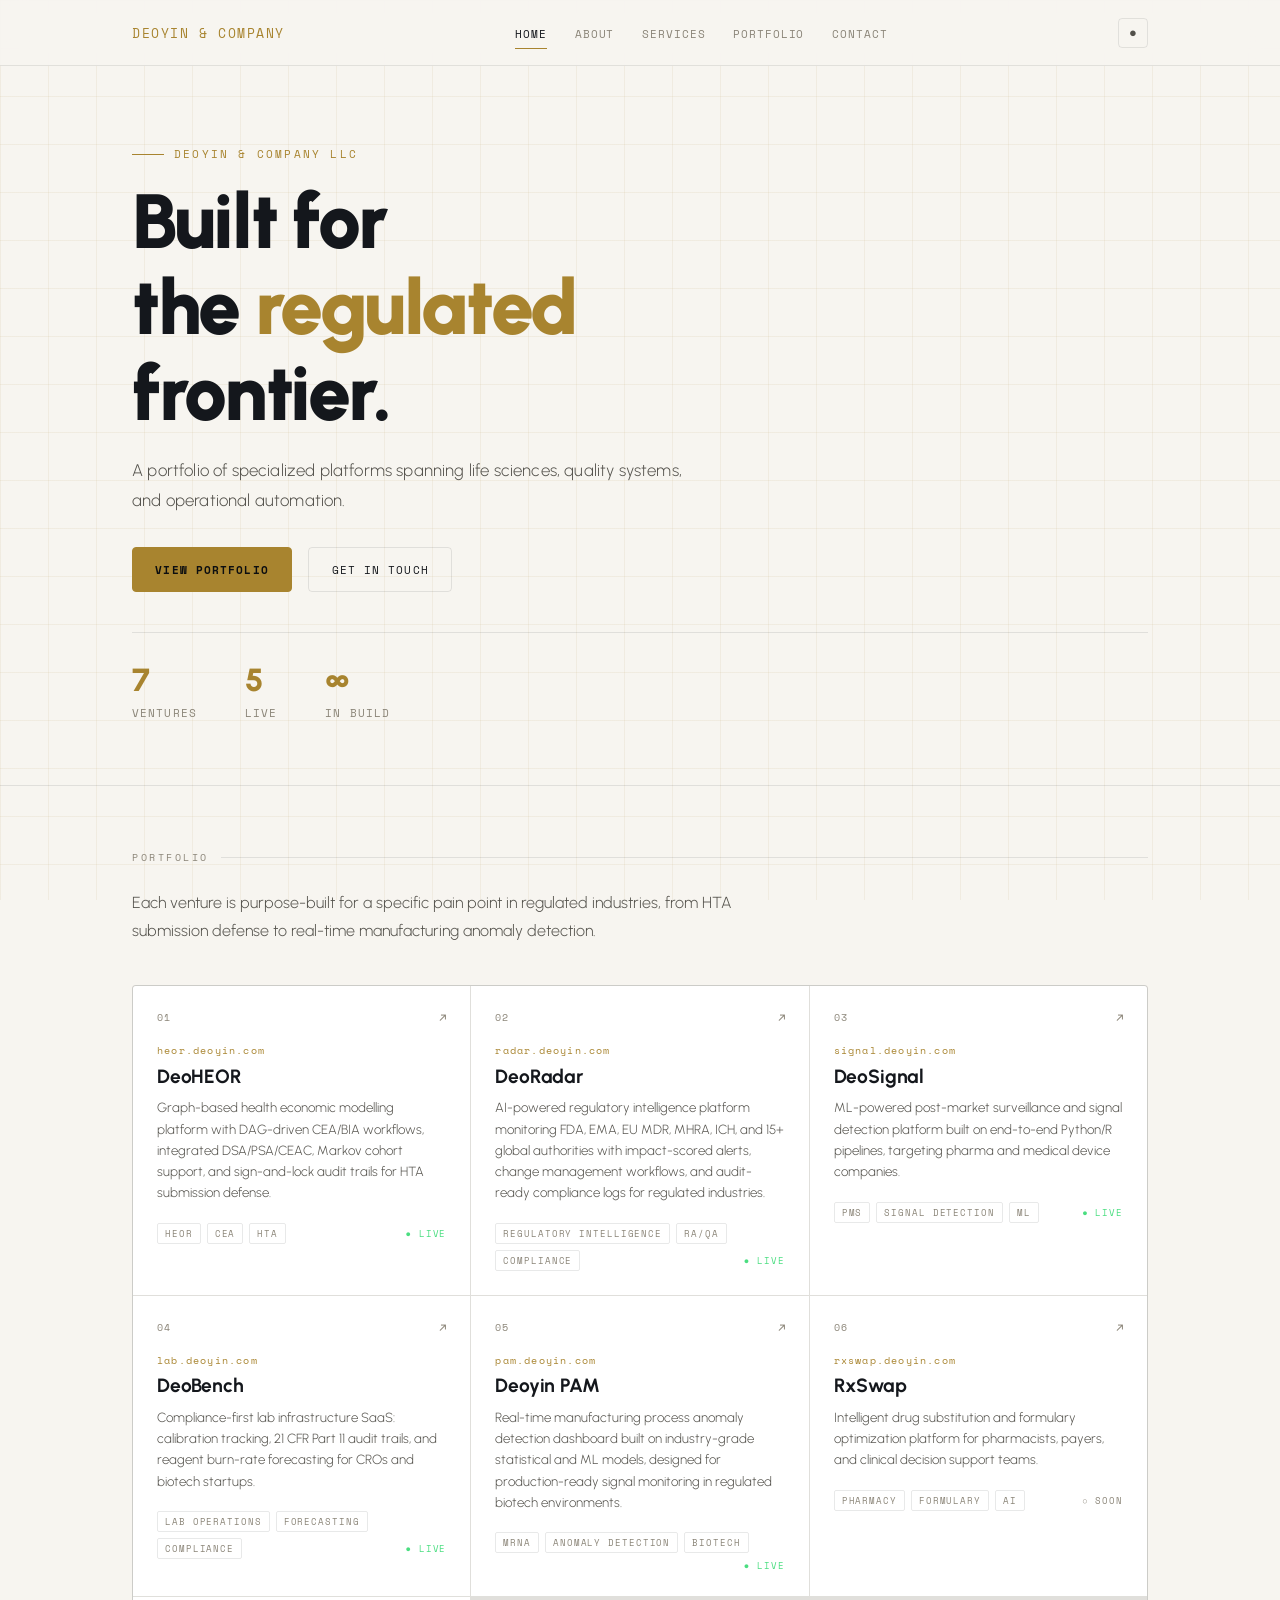
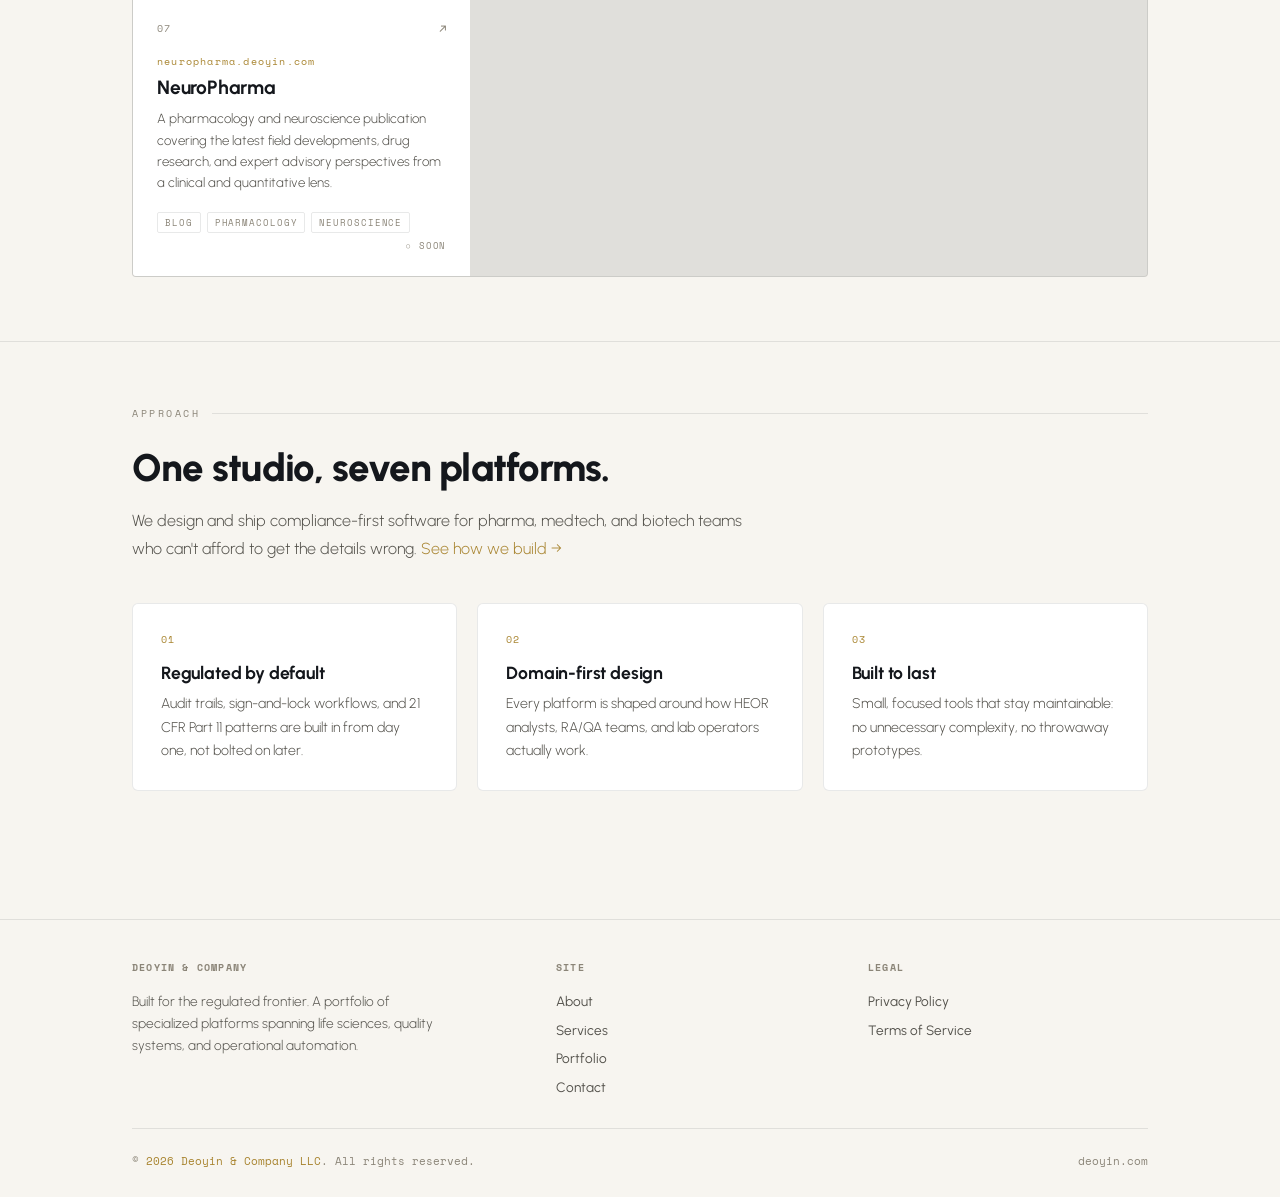
==== index.html @ 6393154d "Rebuild site as multi-page static site with About, Services, Contact, legal pages Adds shared design" ====
<!DOCTYPE html>
<html lang="en">
<head>
<meta charset="UTF-8" />
<meta name="viewport" content="width=device-width, initial-scale=1.0" />
<title>Deoyin & Company | Built for the Regulated Frontier</title>
<meta name="description" content="Deoyin & Company builds specialized software platforms for life sciences, quality systems, and regulated operations, from HEOR modelling to regulatory intelligence to post-market surveillance." />
<link rel="canonical" href="https://deoyin.com/" />
<meta property="og:type" content="website" />
<meta property="og:title" content="Deoyin & Company | Built for the Regulated Frontier" />
<meta property="og:description" content="A portfolio of specialized platforms spanning life sciences, quality systems, and operational automation." />
<meta property="og:url" content="https://deoyin.com/" />
<meta property="og:image" content="https://deoyin.com/assets/img/favicon.svg" />
<meta name="twitter:card" content="summary" />
<meta name="twitter:title" content="Deoyin & Company | Built for the Regulated Frontier" />
<meta name="twitter:description" content="A portfolio of specialized platforms spanning life sciences, quality systems, and operational automation." />
<link rel="icon" type="image/svg+xml" href="assets/img/favicon.svg" />
<link rel="manifest" href="site.webmanifest" />
<link href="https://fonts.googleapis.com/css2?family=Space+Mono:wght@400;700&family=Urbanist:wght@300;400;600;700;800;900&display=swap" rel="stylesheet" />
<link rel="stylesheet" href="assets/css/style.css" />
</head>
<body>
<nav class="site-nav">
  <div class="wrap">
    <a href="index.html" class="nav-logo">Deoyin & Company</a>
    <ul class="nav-links" data-nav-links>
      <li><a href="index.html">Home</a></li>
      <li><a href="about.html">About</a></li>
      <li><a href="services.html">Services</a></li>
      <li><a href="index.html#portfolio">Portfolio</a></li>
      <li><a href="contact.html">Contact</a></li>
    </ul>
    <div class="nav-right">
      <button class="theme-toggle" data-theme-toggle type="button"></button>
      <button class="nav-burger" data-nav-burger type="button" aria-label="Toggle menu" aria-expanded="false"><span></span></button>
    </div>
  </div>
</nav>

<section class="hero">
  <div class="wrap">
    <div class="hero-eyebrow">Deoyin & Company LLC</div>
    <h1>Built for<br />the <span>regulated</span><br />frontier.</h1>
    <p class="hero-sub">A portfolio of specialized platforms spanning life sciences, quality systems, and operational automation.</p>
    <div class="hero-actions">
      <a href="#portfolio" class="btn btn-primary">View Portfolio</a>
      <a href="contact.html" class="btn btn-ghost">Get in Touch</a>
    </div>
    <div class="hero-stat-row">
      <div class="stat-item"><span class="stat-num">7</span><span class="stat-label">Ventures</span></div>
      <div class="stat-item"><span class="stat-num">5</span><span class="stat-label">Live</span></div>
      <div class="stat-item"><span class="stat-num">&#8734;</span><span class="stat-label">In Build</span></div>
    </div>
  </div>
</section>

<section class="page-section reveal" id="portfolio">
  <div class="wrap">
    <div class="section-label">Portfolio</div>
    <p class="section-intro">Each venture is purpose-built for a specific pain point in regulated industries, from HTA submission defense to real-time manufacturing anomaly detection.</p>
    <div class="grid" id="grid"></div>
  </div>
</section>

<section class="page-section reveal">
  <div class="wrap">
    <div class="section-label">Approach</div>
    <h2 class="section-heading">One studio, seven platforms.</h2>
    <p class="section-intro">We design and ship compliance-first software for pharma, medtech, and biotech teams who can't afford to get the details wrong. <a href="services.html" style="color: var(--gold); text-decoration: none;">See how we build &rarr;</a></p>
    <div class="content-grid">
      <div class="content-card">
        <span class="content-card-num">01</span>
        <h3>Regulated by default</h3>
        <p>Audit trails, sign-and-lock workflows, and 21 CFR Part 11 patterns are built in from day one, not bolted on later.</p>
      </div>
      <div class="content-card">
        <span class="content-card-num">02</span>
        <h3>Domain-first design</h3>
        <p>Every platform is shaped around how HEOR analysts, RA/QA teams, and lab operators actually work.</p>
      </div>
      <div class="content-card">
        <span class="content-card-num">03</span>
        <h3>Built to last</h3>
        <p>Small, focused tools that stay maintainable: no unnecessary complexity, no throwaway prototypes.</p>
      </div>
    </div>
  </div>
</section>

<footer class="site-footer">
  <div class="wrap">
    <div class="footer-grid">
      <div class="footer-col">
        <h4>Deoyin & Company</h4>
        <p>Built for the regulated frontier. A portfolio of specialized platforms spanning life sciences, quality systems, and operational automation.</p>
      </div>
      <div class="footer-col">
        <h4>Site</h4>
        <ul>
          <li><a href="about.html">About</a></li>
          <li><a href="services.html">Services</a></li>
          <li><a href="index.html#portfolio">Portfolio</a></li>
          <li><a href="contact.html">Contact</a></li>
        </ul>
      </div>
      <div class="footer-col">
        <h4>Legal</h4>
        <ul>
          <li><a href="privacy.html">Privacy Policy</a></li>
          <li><a href="terms.html">Terms of Service</a></li>
        </ul>
      </div>
    </div>
    <div class="footer-bottom">
      <div class="footer-copy">© <span data-year>2026</span> <span>Deoyin & Company LLC</span>. All rights reserved.</div>
      <div class="footer-copy">deoyin.com</div>
    </div>
  </div>
</footer>

<script>
const ventures = [
  { sub: "heor.deoyin.com", title: "DeoHEOR", desc: "Graph-based health economic modelling platform with DAG-driven CEA/BIA workflows, integrated DSA/PSA/CEAC, Markov cohort support, and sign-and-lock audit trails for HTA submission defense.", tags: ["HEOR", "CEA", "HTA"], status: "live", url: "https://heor.deoyin.com"},
  { sub: "radar.deoyin.com", title: "DeoRadar", desc: "AI-powered regulatory intelligence platform monitoring FDA, EMA, EU MDR, MHRA, ICH, and 15+ global authorities with impact-scored alerts, change management workflows, and audit-ready compliance logs for regulated industries.", tags: ["Regulatory Intelligence", "RA/QA", "Compliance"], status: "live", url: "https://radar.deoyin.com"},
  { sub: "signal.deoyin.com", title: "DeoSignal", desc: "ML-powered post-market surveillance and signal detection platform built on end-to-end Python/R pipelines, targeting pharma and medical device companies.", tags: ["PMS", "Signal Detection", "ML"], status: "live", url: "https://signal.deoyin.com" },
  { sub: "lab.deoyin.com", "title": "DeoBench", "desc": "Compliance-first lab infrastructure SaaS: calibration tracking, 21 CFR Part 11 audit trails, and reagent burn-rate forecasting for CROs and biotech startups.", "tags": ["Lab Operations", "Forecasting", "Compliance"], "status": "live", "url": "https://lab.deoyin.com" },
  { sub: "pam.deoyin.com", title: "Deoyin PAM", desc: "Real-time manufacturing process anomaly detection dashboard built on industry-grade statistical and ML models, designed for production-ready signal monitoring in regulated biotech environments.", tags: ["mRNA", "Anomaly Detection", "Biotech"], status: "live", url: "https://pam.deoyin.com" },
  { sub: "rxswap.deoyin.com", title: "RxSwap", desc: "Intelligent drug substitution and formulary optimization platform for pharmacists, payers, and clinical decision support teams.", tags: ["Pharmacy", "Formulary", "AI"], status: "soon", url: "https://rxswap.deoyin.com" },
  { sub: "neuropharma.deoyin.com", title: "NeuroPharma", desc: "A pharmacology and neuroscience publication covering the latest field developments, drug research, and expert advisory perspectives from a clinical and quantitative lens.", tags: ["Blog", "Pharmacology", "Neuroscience"], status: "soon", url: "https://neuropharma.deoyin.com" }
];
const grid = document.getElementById('grid');
ventures.forEach((v, i) => {
  const a = document.createElement('a');
  a.href = v.url; a.className = 'card'; a.target = '_blank'; a.rel = 'noopener noreferrer';
  const idx = String(i + 1).padStart(2, '0');
  const tagsHtml = v.tags.map(t => `<span class="card-tag">${t}</span>`).join('');
  const statusClass = v.status === 'live' ? 'status-live' : 'status-soon';
  const statusLabel = v.status === 'live' ? '&#9679; Live' : '&#9675; Soon';
  a.innerHTML = `
    <div class="card-header"><span class="card-index">${idx}</span><span class="card-arrow">&#8599;</span></div>
    <div class="card-name">${v.sub}</div>
    <div class="card-title">${v.title}</div>
    <div class="card-desc">${v.desc}</div>
    <div class="card-footer">${tagsHtml}<span class="card-status ${statusClass}">${statusLabel}</span></div>
  `;
  grid.appendChild(a);
});
</script>
<script src="assets/js/main.js"></script>
</body>
</html>
---- assets/css/style.css ----
/* Deoyin & Company: shared design system */
*, *::before, *::after { box-sizing: border-box; margin: 0; padding: 0; }

:root {
  --bg: #090c10; --bg2: #0e1218; --bg3: #141920;
  --border: rgba(255,255,255,0.07);
  --gold: #c9a84c; --gold-glow: rgba(201,168,76,0.08);
  --text: #e8eaf0; --text-muted: #6b7280; --text-mid: #9ca3af;
  --mono: 'Space Mono', monospace;
  --display: 'Urbanist', sans-serif;
  --shadow: 0 20px 60px rgba(0,0,0,0.35);
  color-scheme: dark;
}

:root[data-theme="light"] {
  --bg: #f7f5f0; --bg2: #ffffff; --bg3: #f0ede4;
  --border: rgba(9,12,16,0.09);
  --gold: #a8842f; --gold-glow: rgba(168,132,47,0.08);
  --text: #14171c; --text-muted: #8b8578; --text-mid: #52504a;
  --shadow: 0 20px 60px rgba(20,20,15,0.08);
  color-scheme: light;
}

@media (prefers-color-scheme: light) {
  :root:not([data-theme="dark"]) {
    --bg: #f7f5f0; --bg2: #ffffff; --bg3: #f0ede4;
    --border: rgba(9,12,16,0.09);
    --gold: #a8842f; --gold-glow: rgba(168,132,47,0.08);
    --text: #14171c; --text-muted: #8b8578; --text-mid: #52504a;
    --shadow: 0 20px 60px rgba(20,20,15,0.08);
    color-scheme: light;
  }
}

html { scroll-behavior: smooth; }

body {
  background: var(--bg);
  color: var(--text);
  font-family: var(--display);
  min-height: 100vh;
  overflow-x: hidden;
  transition: background 0.25s ease, color 0.25s ease;
}

body::before {
  content: ''; position: fixed; inset: 0;
  background-image: linear-gradient(var(--gold-glow) 1px, transparent 1px), linear-gradient(90deg, var(--gold-glow) 1px, transparent 1px);
  background-size: 48px 48px; pointer-events: none; z-index: 0;
}

.wrap { position: relative; z-index: 1; max-width: 1080px; margin: 0 auto; padding: 0 2rem; }

a { color: inherit; }

/* ---------- Nav ---------- */
nav.site-nav {
  border-bottom: 1px solid var(--border);
  padding: 1.1rem 0;
  position: sticky; top: 0;
  background: color-mix(in srgb, var(--bg) 92%, transparent);
  backdrop-filter: blur(12px);
  z-index: 100;
}
nav.site-nav .wrap { display: flex; align-items: center; justify-content: space-between; gap: 1.5rem; }
.nav-logo { font-family: var(--mono); font-size: 13px; color: var(--gold); letter-spacing: 0.12em; text-transform: uppercase; text-decoration: none; white-space: nowrap; }
.nav-links { display: flex; align-items: center; gap: 1.75rem; list-style: none; }
.nav-links a {
  font-family: var(--mono); font-size: 11px; letter-spacing: 0.08em; text-transform: uppercase;
  color: var(--text-muted); text-decoration: none; transition: color 0.2s ease;
  padding: 4px 0; position: relative;
}
.nav-links a::after {
  content: ''; position: absolute; left: 0; right: 0; bottom: -3px; height: 1px;
  background: var(--gold); transform: scaleX(0); transform-origin: left; transition: transform 0.2s ease;
}
.nav-links a:hover, .nav-links a[aria-current="page"] { color: var(--text); }
.nav-links a:hover::after, .nav-links a[aria-current="page"]::after { transform: scaleX(1); }
.nav-right { display: flex; align-items: center; gap: 1.25rem; }

.theme-toggle {
  font-family: var(--mono); font-size: 13px; color: var(--text-mid);
  background: none; border: 1px solid var(--border); border-radius: 4px;
  width: 30px; height: 30px; display: flex; align-items: center; justify-content: center;
  cursor: pointer; transition: all 0.2s ease; line-height: 1;
}
.theme-toggle:hover { border-color: var(--gold); color: var(--gold); }

.nav-burger {
  display: none; background: none; border: 1px solid var(--border); border-radius: 4px;
  width: 34px; height: 30px; cursor: pointer; position: relative;
}
.nav-burger span, .nav-burger span::before, .nav-burger span::after {
  content: ''; position: absolute; left: 8px; right: 8px; height: 1px; background: var(--text-mid); transition: all 0.2s ease;
}
.nav-burger span { top: 50%; }
.nav-burger span::before { top: -6px; }
.nav-burger span::after { top: 6px; }
.nav-burger[aria-expanded="true"] span { background: transparent; }
.nav-burger[aria-expanded="true"] span::before { top: 0; transform: rotate(45deg); background: var(--gold); }
.nav-burger[aria-expanded="true"] span::after { top: 0; transform: rotate(-45deg); background: var(--gold); }

@media (max-width: 760px) {
  .nav-burger { display: block; }
  .nav-links {
    position: fixed; top: 61px; left: 0; right: 0; bottom: 0;
    background: var(--bg); flex-direction: column; align-items: flex-start; gap: 0;
    padding: 1rem 2rem 2rem; transform: translateX(100%); transition: transform 0.25s ease;
    z-index: 99; overflow-y: auto;
  }
  .nav-links.open { transform: translateX(0); }
  .nav-links li { width: 100%; border-bottom: 1px solid var(--border); }
  .nav-links a { display: block; padding: 1rem 0; font-size: 12px; }
}

/* ---------- Hero ---------- */
.hero { padding: 5rem 0 4rem; }
.hero-eyebrow { font-family: var(--mono); font-size: 11px; letter-spacing: 0.2em; color: var(--gold); text-transform: uppercase; margin-bottom: 1rem; display: flex; align-items: center; gap: 10px; }
.hero-eyebrow::before { content: ''; display: block; width: 32px; height: 1px; background: var(--gold); flex-shrink: 0; }
h1 { font-family: var(--display); font-size: clamp(2.6rem, 6vw, 5.5rem); font-weight: 900; line-height: 1.12; letter-spacing: -0.03em; color: var(--text); margin-bottom: 1.25rem; }
h1 span { color: var(--gold); }
.hero-sub { font-size: 1.05rem; color: var(--text-mid); max-width: 560px; line-height: 1.75; margin-bottom: 2rem; font-weight: 300; letter-spacing: 0.01em; }
.hero-actions { display: flex; gap: 1rem; flex-wrap: wrap; margin-bottom: 2.5rem; }
.hero-stat-row { display: flex; gap: 3rem; border-top: 1px solid var(--border); padding-top: 1.75rem; flex-wrap: wrap; }
.stat-num { font-family: var(--display); font-size: 2rem; color: var(--gold); font-weight: 800; display: block; margin-bottom: 0.2rem; letter-spacing: -0.02em; }
.stat-label { font-size: 11px; color: var(--text-muted); letter-spacing: 0.1em; text-transform: uppercase; font-family: var(--mono); }

/* ---------- Buttons ---------- */
.btn {
  display: inline-flex; align-items: center; gap: 8px; font-family: var(--mono); font-size: 11px;
  letter-spacing: 0.1em; text-transform: uppercase; text-decoration: none; padding: 0.85rem 1.4rem;
  border-radius: 4px; border: 1px solid var(--border); transition: all 0.2s ease; cursor: pointer;
}
.btn-primary { background: var(--gold); border-color: var(--gold); color: #0c0e10; font-weight: 700; }
.btn-primary:hover { filter: brightness(1.08); transform: translateY(-1px); }
.btn-ghost { color: var(--text); background: transparent; }
.btn-ghost:hover { border-color: var(--gold); color: var(--gold); }

/* ---------- Section scaffolding ---------- */
.section-label { font-family: var(--mono); font-size: 10px; letter-spacing: 0.25em; text-transform: uppercase; color: var(--text-muted); margin-bottom: 1.5rem; display: flex; align-items: center; gap: 12px; }
.section-label::after { content: ''; flex: 1; height: 1px; background: var(--border); }
section.page-section { padding: 4rem 0; border-top: 1px solid var(--border); }
section.page-section:first-of-type { border-top: none; }
.section-heading { font-family: var(--display); font-size: clamp(1.6rem, 3vw, 2.4rem); font-weight: 800; letter-spacing: -0.02em; margin-bottom: 1rem; }
.section-intro { color: var(--text-mid); max-width: 640px; line-height: 1.75; font-weight: 300; margin-bottom: 2.5rem; }

/* Reveal-on-scroll */
.reveal { opacity: 0; transform: translateY(16px); transition: opacity 0.6s ease, transform 0.6s ease; }
.reveal.in-view { opacity: 1; transform: translateY(0); }

/* ---------- Portfolio grid ---------- */
.portfolio { padding: 2.5rem 0 0; }
.grid { display: grid; grid-template-columns: repeat(auto-fill, minmax(300px, 1fr)); gap: 1px; background: var(--border); border: 1px solid var(--border); border-radius: 4px; overflow: hidden; }
.card { background: var(--bg2); padding: 1.5rem; text-decoration: none; display: block; position: relative; overflow: hidden; transition: background 0.2s ease; }
.card::before { content: ''; position: absolute; inset: 0; background: var(--gold-glow); opacity: 0; transition: opacity 0.2s ease; }
.card:hover { background: var(--bg3); }
.card:hover::before { opacity: 1; }
.card:hover .card-arrow { transform: translate(3px, -3px); color: var(--gold); }
.card:hover .card-tag { border-color: color-mix(in srgb, var(--gold) 30%, transparent); color: var(--gold); }
.card-header { display: flex; justify-content: space-between; align-items: flex-start; margin-bottom: 1rem; }
.card-index { font-family: var(--mono); font-size: 10px; color: var(--text-muted); letter-spacing: 0.1em; }
.card-arrow { font-size: 14px; color: var(--text-muted); transition: transform 0.2s ease, color 0.2s ease; }
.card-name { font-family: var(--mono); font-size: 10px; color: var(--gold); letter-spacing: 0.12em; text-transform: lowercase; margin-bottom: 0.4rem; }
.card-title { font-family: var(--display); font-size: 1.2rem; font-weight: 700; color: var(--text); margin-bottom: 0.6rem; line-height: 1.2; letter-spacing: -0.01em; }
.card-desc { font-size: 0.83rem; color: var(--text-mid); line-height: 1.6; font-weight: 300; }
.card-footer { margin-top: 1.2rem; display: flex; align-items: center; gap: 6px; flex-wrap: wrap; }
.card-tag { font-family: var(--mono); font-size: 9px; letter-spacing: 0.1em; text-transform: uppercase; color: var(--text-muted); border: 1px solid var(--border); padding: 3px 7px; border-radius: 2px; transition: all 0.2s ease; }
.card-status { font-family: var(--mono); font-size: 9px; letter-spacing: 0.1em; text-transform: uppercase; margin-left: auto; }
.status-live { color: #4ade80; }
.status-soon { color: var(--text-muted); }

/* ---------- Generic content cards (services/values) ---------- */
.content-grid { display: grid; grid-template-columns: repeat(auto-fill, minmax(240px, 1fr)); gap: 1.25rem; }
.content-card { background: var(--bg2); border: 1px solid var(--border); border-radius: 6px; padding: 1.75rem; transition: border-color 0.2s ease, transform 0.2s ease; }
.content-card:hover { border-color: color-mix(in srgb, var(--gold) 35%, var(--border)); transform: translateY(-2px); }
.content-card-num { font-family: var(--mono); font-size: 10px; color: var(--gold); letter-spacing: 0.1em; margin-bottom: 0.9rem; display: block; }
.content-card h3 { font-family: var(--display); font-size: 1.1rem; font-weight: 700; margin-bottom: 0.6rem; letter-spacing: -0.01em; }
.content-card p { font-size: 0.88rem; color: var(--text-mid); line-height: 1.65; font-weight: 300; }

/* Process steps */
.steps { display: flex; flex-direction: column; gap: 0; border: 1px solid var(--border); border-radius: 6px; overflow: hidden; }
.step { display: flex; gap: 1.5rem; padding: 1.5rem 1.75rem; background: var(--bg2); border-bottom: 1px solid var(--border); }
.step:last-child { border-bottom: none; }
.step-num { font-family: var(--mono); font-size: 1.2rem; color: var(--gold); font-weight: 700; flex-shrink: 0; width: 2.2rem; }
.step h3 { font-family: var(--display); font-size: 1.05rem; font-weight: 700; margin-bottom: 0.4rem; }
.step p { font-size: 0.88rem; color: var(--text-mid); line-height: 1.6; font-weight: 300; max-width: 560px; }

/* ---------- Forms ---------- */
.form { max-width: 560px; }
.form-row { margin-bottom: 1.25rem; display: flex; flex-direction: column; gap: 0.5rem; }
.form-row label { font-family: var(--mono); font-size: 10px; letter-spacing: 0.1em; text-transform: uppercase; color: var(--text-muted); }
.form-row input, .form-row textarea {
  background: var(--bg2); border: 1px solid var(--border); border-radius: 4px; padding: 0.85rem 1rem;
  color: var(--text); font-family: var(--display); font-size: 0.92rem; transition: border-color 0.2s ease;
}
.form-row input:focus, .form-row textarea:focus { outline: none; border-color: var(--gold); }
.form-row textarea { resize: vertical; min-height: 140px; }
.form-note { font-size: 0.78rem; color: var(--text-muted); margin-top: 0.5rem; }
.form-status { font-family: var(--mono); font-size: 11px; margin-top: 1rem; letter-spacing: 0.05em; }
.form-status.success { color: #4ade80; }
.form-status.error { color: #f87171; }

.contact-methods { display: grid; grid-template-columns: repeat(auto-fit, minmax(200px, 1fr)); gap: 1.25rem; margin-top: 2.5rem; }
.contact-method { border: 1px solid var(--border); border-radius: 6px; padding: 1.25rem; background: var(--bg2); }
.contact-method .label { font-family: var(--mono); font-size: 10px; letter-spacing: 0.1em; text-transform: uppercase; color: var(--text-muted); margin-bottom: 0.5rem; display: block; }
.contact-method a { text-decoration: none; color: var(--text); font-weight: 600; }
.contact-method a:hover { color: var(--gold); }

/* ---------- Legal pages ---------- */
.legal h2 { font-family: var(--display); font-size: 1.2rem; font-weight: 700; margin: 2rem 0 0.75rem; }
.legal h2:first-child { margin-top: 0; }
.legal p, .legal li { color: var(--text-mid); line-height: 1.75; font-weight: 300; font-size: 0.92rem; margin-bottom: 0.9rem; }
.legal ul { padding-left: 1.4rem; }
.legal .updated { font-family: var(--mono); font-size: 11px; color: var(--text-muted); margin-bottom: 2.5rem; display: block; }

/* ---------- 404 ---------- */
.error-page { padding: 7rem 0; text-align: center; }
.error-code { font-family: var(--mono); font-size: 5rem; color: var(--gold); font-weight: 700; line-height: 1; margin-bottom: 1rem; }
.error-page p { color: var(--text-mid); margin-bottom: 2rem; }

/* ---------- Footer ---------- */
footer.site-footer { border-top: 1px solid var(--border); margin-top: 4rem; padding: 2.5rem 0 1.75rem; position: relative; z-index: 1; }
.footer-grid { display: grid; grid-template-columns: 1.4fr 1fr 1fr; gap: 2rem; margin-bottom: 2rem; }
.footer-col h4 { font-family: var(--mono); font-size: 10px; letter-spacing: 0.12em; text-transform: uppercase; color: var(--text-muted); margin-bottom: 1rem; }
.footer-col p { font-size: 0.85rem; color: var(--text-mid); line-height: 1.6; font-weight: 300; max-width: 320px; }
.footer-col ul { list-style: none; display: flex; flex-direction: column; gap: 0.6rem; }
.footer-col a { text-decoration: none; font-size: 0.85rem; color: var(--text-mid); transition: color 0.2s ease; }
.footer-col a:hover { color: var(--gold); }
.footer-bottom { border-top: 1px solid var(--border); padding-top: 1.5rem; display: flex; align-items: center; justify-content: space-between; flex-wrap: wrap; gap: 1rem; }
.footer-copy { font-family: var(--mono); font-size: 11px; color: var(--text-muted); }
.footer-copy span { color: var(--gold); }

@media (max-width: 760px) {
  .footer-grid { grid-template-columns: 1fr; gap: 1.75rem; }
}

@media (max-width: 600px) {
  .hero { padding: 3.5rem 0 3rem; }
  .hero-stat-row { gap: 1.5rem; }
  .grid { grid-template-columns: 1fr; }
  section.page-section { padding: 3rem 0; }
}

@media (prefers-reduced-motion: reduce) {
  html { scroll-behavior: auto; }
  .reveal { opacity: 1; transform: none; transition: none; }
}
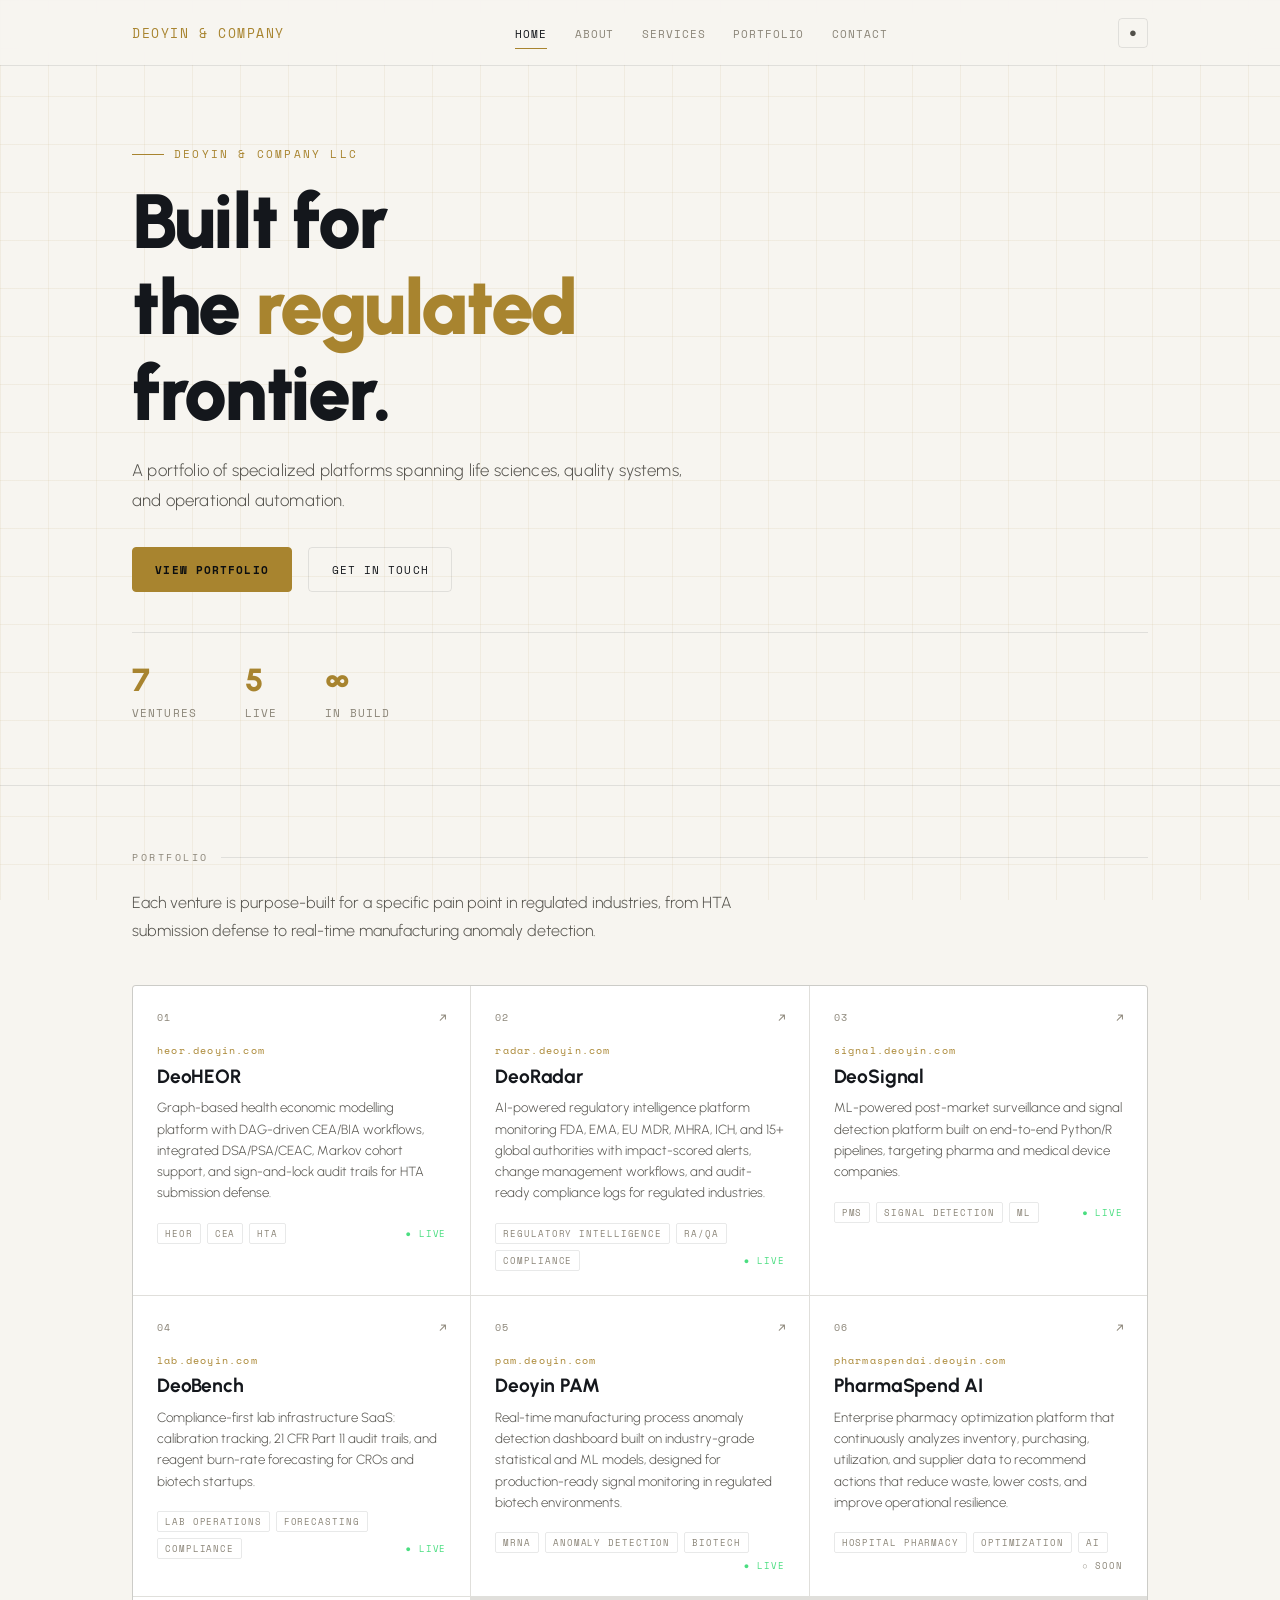
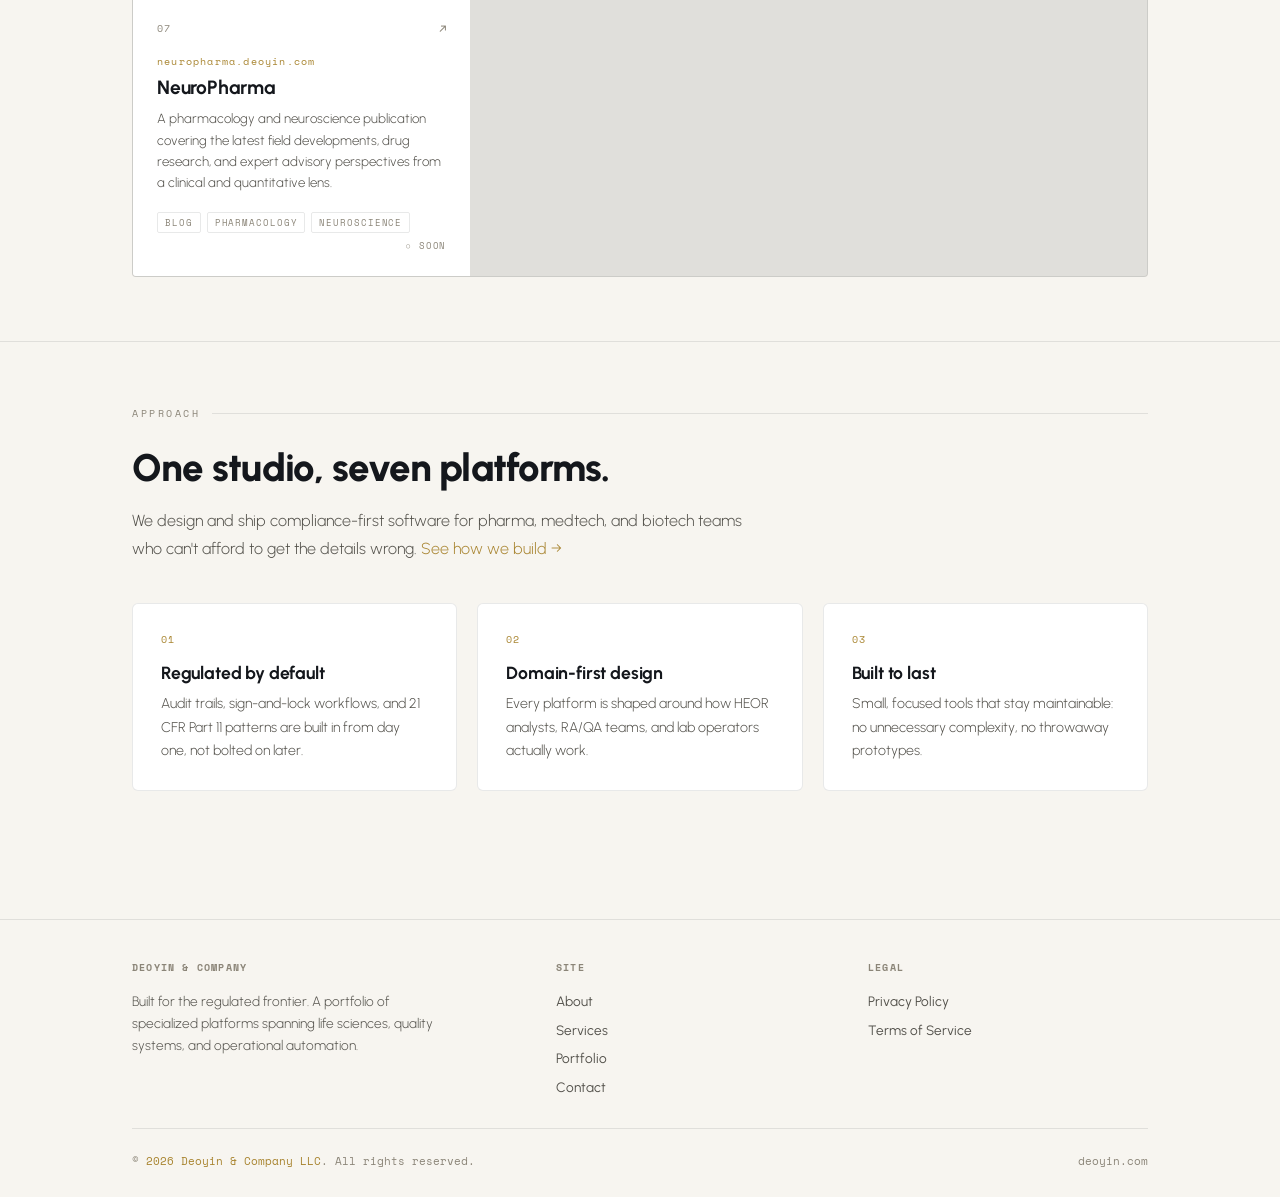
==== commit 168e91e9: "Rename RxSwap venture to PharmaSpend AI" ====
--- a/index.html
+++ b/index.html
@@ -125,7 +125,7 @@
   { sub: "signal.deoyin.com", title: "DeoSignal", desc: "ML-powered post-market surveillance and signal detection platform built on end-to-end Python/R pipelines, targeting pharma and medical device companies.", tags: ["PMS", "Signal Detection", "ML"], status: "live", url: "https://signal.deoyin.com" },
   { sub: "lab.deoyin.com", "title": "DeoBench", "desc": "Compliance-first lab infrastructure SaaS: calibration tracking, 21 CFR Part 11 audit trails, and reagent burn-rate forecasting for CROs and biotech startups.", "tags": ["Lab Operations", "Forecasting", "Compliance"], "status": "live", "url": "https://lab.deoyin.com" },
   { sub: "pam.deoyin.com", title: "Deoyin PAM", desc: "Real-time manufacturing process anomaly detection dashboard built on industry-grade statistical and ML models, designed for production-ready signal monitoring in regulated biotech environments.", tags: ["mRNA", "Anomaly Detection", "Biotech"], status: "live", url: "https://pam.deoyin.com" },
-  { sub: "rxswap.deoyin.com", title: "RxSwap", desc: "Intelligent drug substitution and formulary optimization platform for pharmacists, payers, and clinical decision support teams.", tags: ["Pharmacy", "Formulary", "AI"], status: "soon", url: "https://rxswap.deoyin.com" },
+  { sub: "pharmaspendai.deoyin.com", title: "PharmaSpend AI", desc: "Enterprise pharmacy optimization platform that continuously analyzes inventory, purchasing, utilization, and supplier data to recommend actions that reduce waste, lower costs, and improve operational resilience.", tags: ["HOSPITAL PHARMACY", "OPTIMIZATION", "AI"], status: "soon", url: "https://rxswap.deoyin.com" },
   { sub: "neuropharma.deoyin.com", title: "NeuroPharma", desc: "A pharmacology and neuroscience publication covering the latest field developments, drug research, and expert advisory perspectives from a clinical and quantitative lens.", tags: ["Blog", "Pharmacology", "Neuroscience"], status: "soon", url: "https://neuropharma.deoyin.com" }
 ];
 const grid = document.getElementById('grid');
--- a/assets/css/style.css
+++ b/assets/css/style.css
@@ -58,9 +58,14 @@
   border-bottom: 1px solid var(--border);
   padding: 1.1rem 0;
   position: sticky; top: 0;
+  z-index: 100;
+}
+nav.site-nav::before {
+  content: '';
+  position: absolute; inset: 0;
   background: color-mix(in srgb, var(--bg) 92%, transparent);
   backdrop-filter: blur(12px);
-  z-index: 100;
+  z-index: -1;
 }
 nav.site-nav .wrap { display: flex; align-items: center; justify-content: space-between; gap: 1.5rem; }
 .nav-logo { font-family: var(--mono); font-size: 13px; color: var(--gold); letter-spacing: 0.12em; text-transform: uppercase; text-decoration: none; white-space: nowrap; }
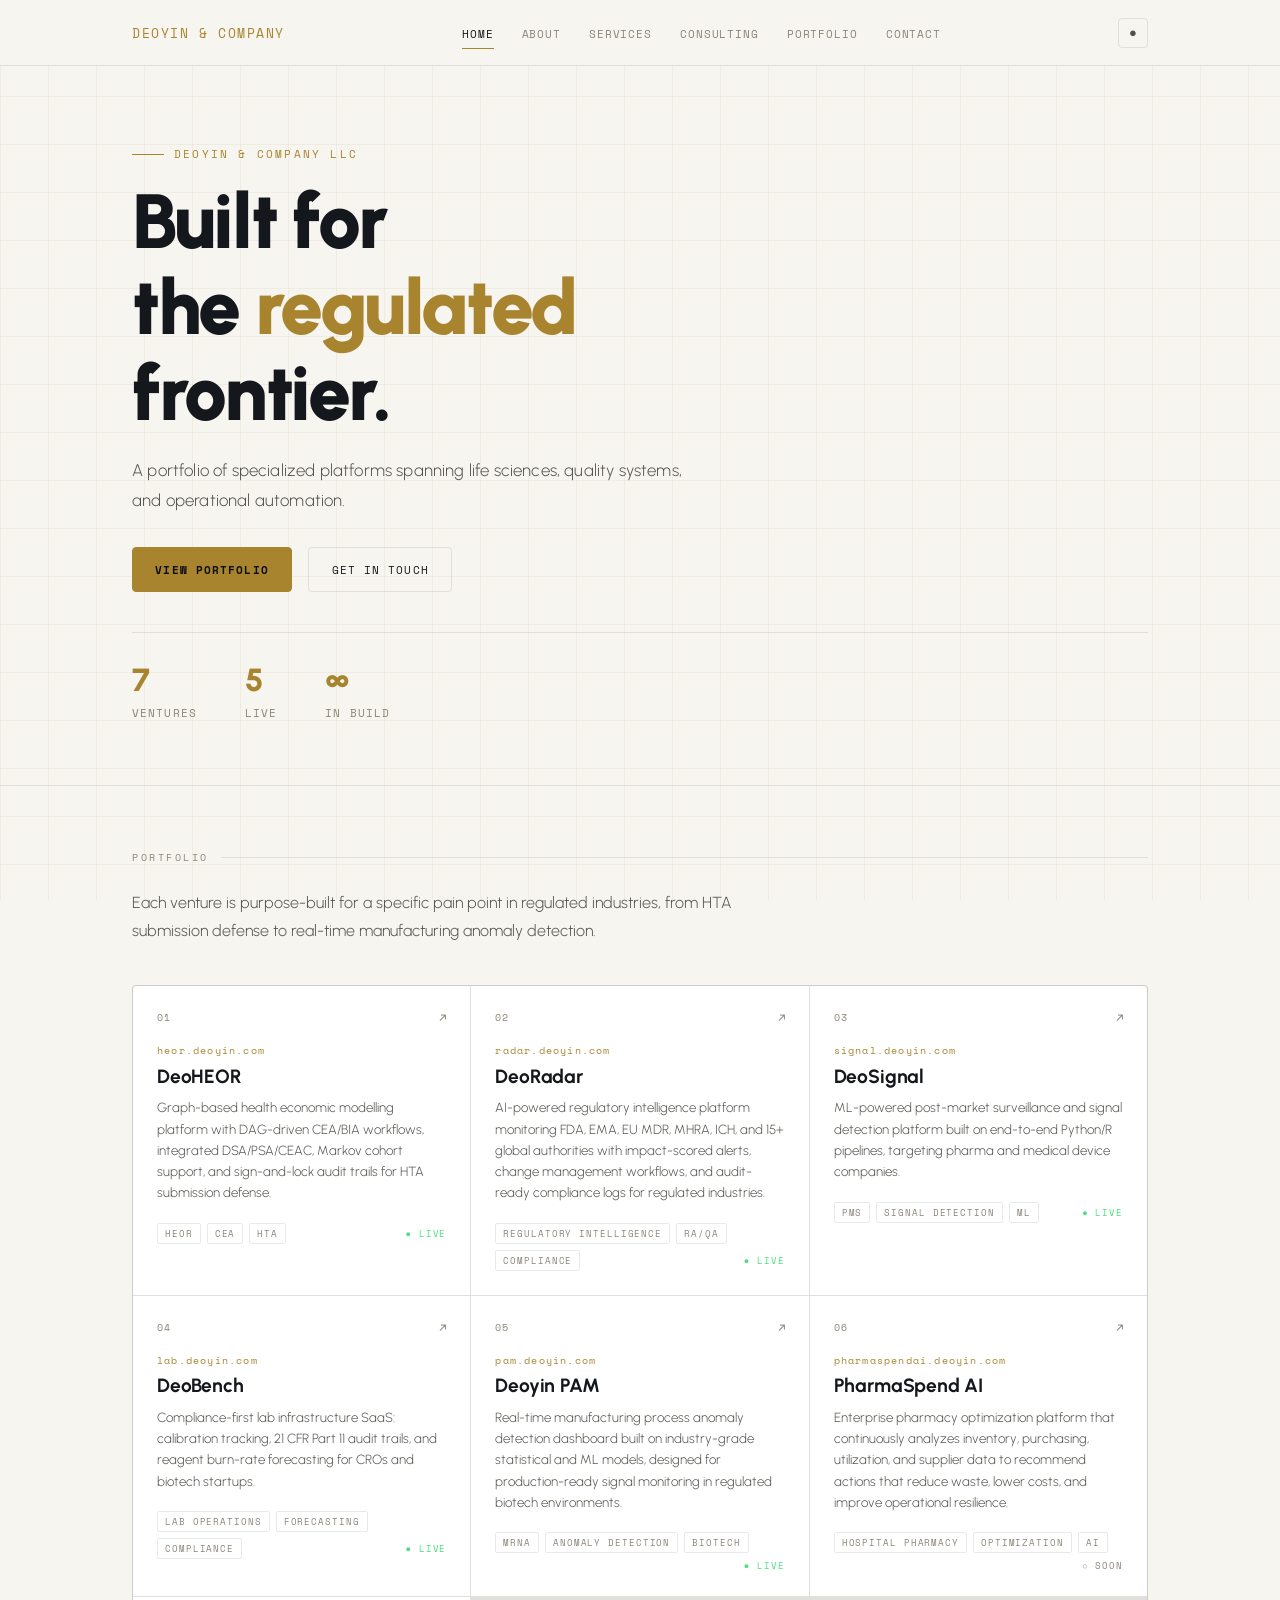
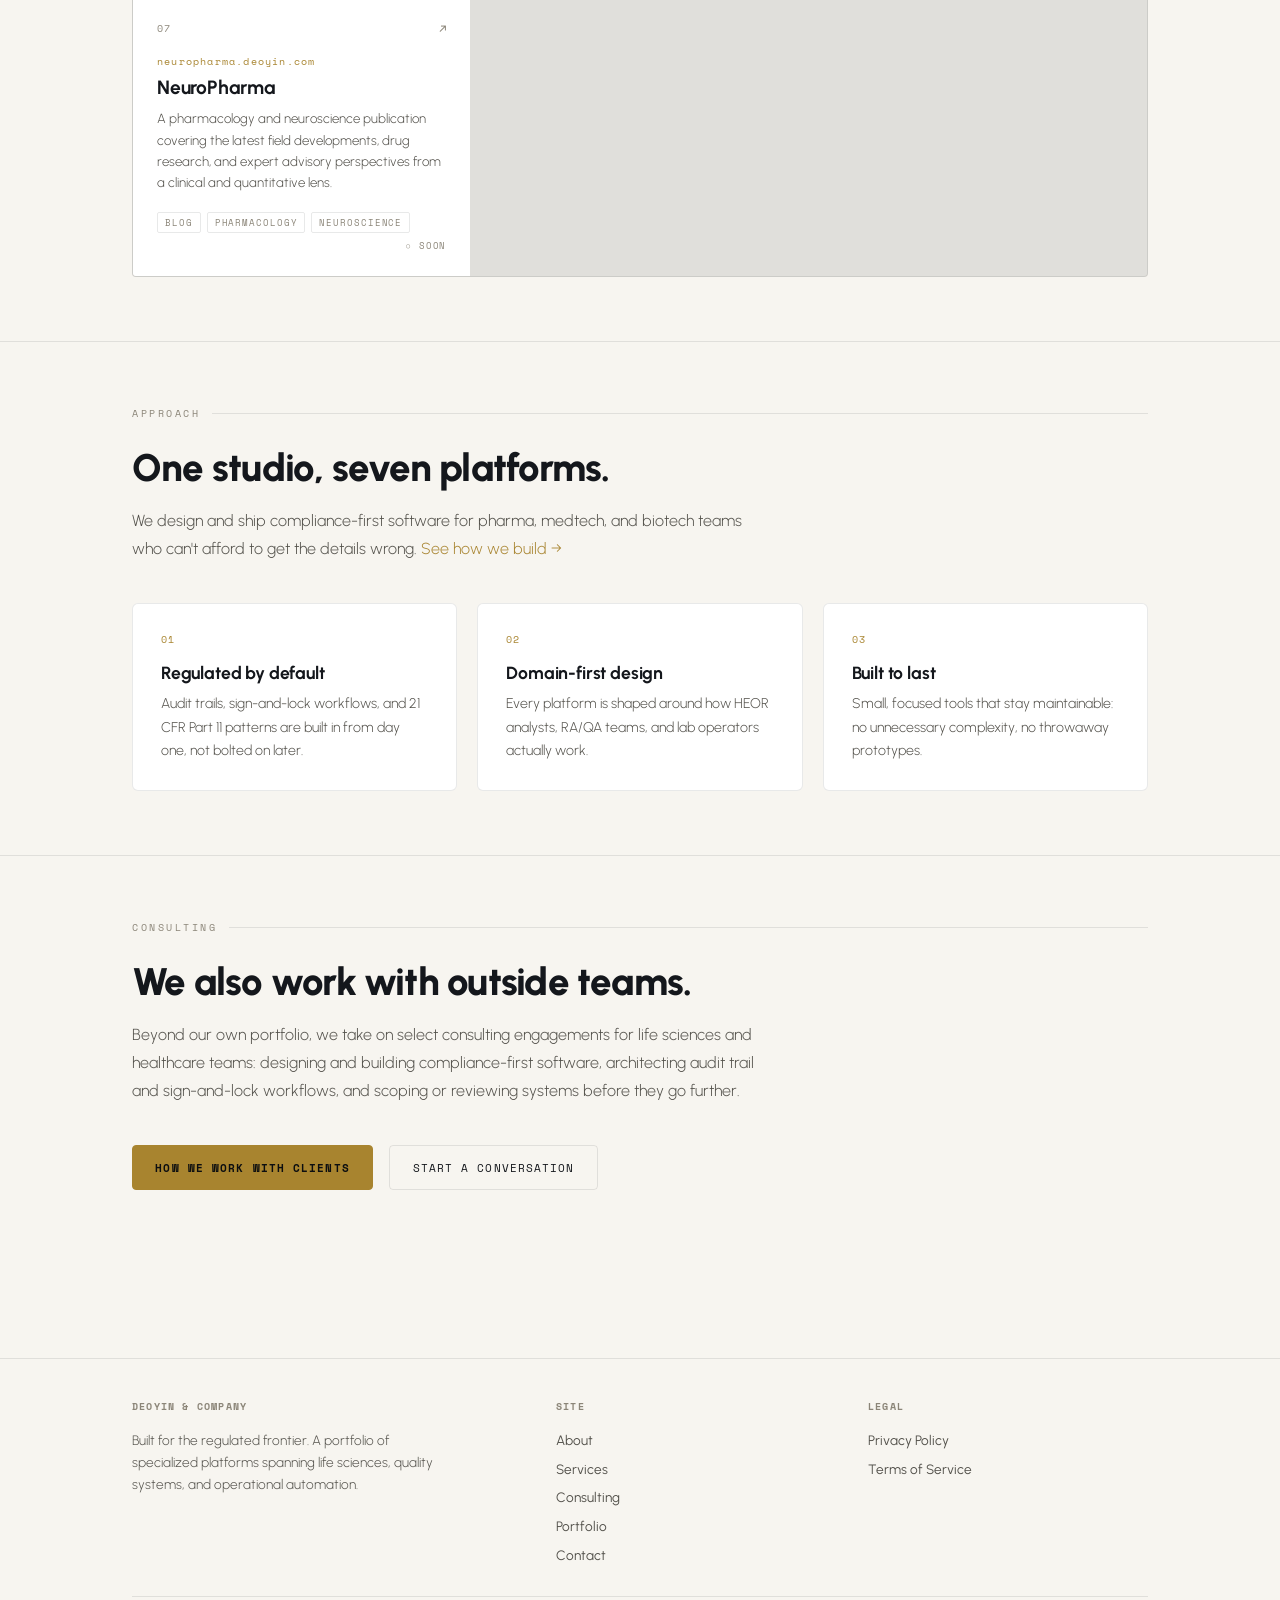
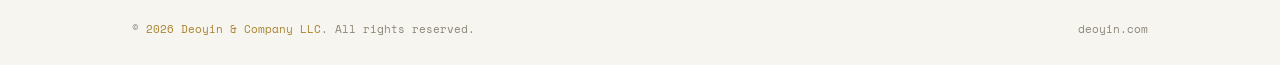
==== commit 62780a35: "Make consulting visible as a first-class offering Adds a Consulting nav link (site-wide) and homepag" ====
--- a/index.html
+++ b/index.html
@@ -4,7 +4,7 @@
 <meta charset="UTF-8" />
 <meta name="viewport" content="width=device-width, initial-scale=1.0" />
 <title>Deoyin & Company | Built for the Regulated Frontier</title>
-<meta name="description" content="Deoyin & Company builds specialized software platforms for life sciences, quality systems, and regulated operations, from HEOR modelling to regulatory intelligence to post-market surveillance." />
+<meta name="description" content="Deoyin & Company builds specialized software platforms for life sciences, quality systems, and regulated operations, from HEOR modelling to regulatory intelligence to post-market surveillance, and offers consulting for teams building compliance-first software of their own." />
 <link rel="canonical" href="https://deoyin.com/" />
 <meta property="og:type" content="website" />
 <meta property="og:title" content="Deoyin & Company | Built for the Regulated Frontier" />
@@ -27,6 +27,7 @@
       <li><a href="index.html">Home</a></li>
       <li><a href="about.html">About</a></li>
       <li><a href="services.html">Services</a></li>
+      <li><a href="services.html#consulting">Consulting</a></li>
       <li><a href="index.html#portfolio">Portfolio</a></li>
       <li><a href="contact.html">Contact</a></li>
     </ul>
@@ -87,6 +88,18 @@
   </div>
 </section>
 
+<section class="page-section reveal" id="consulting">
+  <div class="wrap">
+    <div class="section-label">Consulting</div>
+    <h2 class="section-heading">We also work with outside teams.</h2>
+    <p class="section-intro">Beyond our own portfolio, we take on select consulting engagements for life sciences and healthcare teams: designing and building compliance-first software, architecting audit trail and sign-and-lock workflows, and scoping or reviewing systems before they go further.</p>
+    <div class="hero-actions">
+      <a href="services.html#consulting" class="btn btn-primary">How We Work With Clients</a>
+      <a href="contact.html" class="btn btn-ghost">Start a Conversation</a>
+    </div>
+  </div>
+</section>
+
 <footer class="site-footer">
   <div class="wrap">
     <div class="footer-grid">
@@ -99,6 +112,7 @@
         <ul>
           <li><a href="about.html">About</a></li>
           <li><a href="services.html">Services</a></li>
+          <li><a href="services.html#consulting">Consulting</a></li>
           <li><a href="index.html#portfolio">Portfolio</a></li>
           <li><a href="contact.html">Contact</a></li>
         </ul>
@@ -125,7 +139,7 @@
   { sub: "signal.deoyin.com", title: "DeoSignal", desc: "ML-powered post-market surveillance and signal detection platform built on end-to-end Python/R pipelines, targeting pharma and medical device companies.", tags: ["PMS", "Signal Detection", "ML"], status: "live", url: "https://signal.deoyin.com" },
   { sub: "lab.deoyin.com", "title": "DeoBench", "desc": "Compliance-first lab infrastructure SaaS: calibration tracking, 21 CFR Part 11 audit trails, and reagent burn-rate forecasting for CROs and biotech startups.", "tags": ["Lab Operations", "Forecasting", "Compliance"], "status": "live", "url": "https://lab.deoyin.com" },
   { sub: "pam.deoyin.com", title: "Deoyin PAM", desc: "Real-time manufacturing process anomaly detection dashboard built on industry-grade statistical and ML models, designed for production-ready signal monitoring in regulated biotech environments.", tags: ["mRNA", "Anomaly Detection", "Biotech"], status: "live", url: "https://pam.deoyin.com" },
-  { sub: "pharmaspendai.deoyin.com", title: "PharmaSpend AI", desc: "Enterprise pharmacy optimization platform that continuously analyzes inventory, purchasing, utilization, and supplier data to recommend actions that reduce waste, lower costs, and improve operational resilience.", tags: ["HOSPITAL PHARMACY", "OPTIMIZATION", "AI"], status: "soon", url: "https://rxswap.deoyin.com" },
+  { sub: "pharmaspendai.deoyin.com", title: "PharmaSpend AI", desc: "Enterprise pharmacy optimization platform that continuously analyzes inventory, purchasing, utilization, and supplier data to recommend actions that reduce waste, lower costs, and improve operational resilience.", tags: ["HOSPITAL PHARMACY", "OPTIMIZATION", "AI"], status: "soon", url: "https://pharmaspendai.deoyin.com" },
   { sub: "neuropharma.deoyin.com", title: "NeuroPharma", desc: "A pharmacology and neuroscience publication covering the latest field developments, drug research, and expert advisory perspectives from a clinical and quantitative lens.", tags: ["Blog", "Pharmacology", "Neuroscience"], status: "soon", url: "https://neuropharma.deoyin.com" }
 ];
 const grid = document.getElementById('grid');
--- a/assets/css/style.css
+++ b/assets/css/style.css
@@ -33,6 +33,7 @@
 }
 
 html { scroll-behavior: smooth; }
+section[id], .content-card[id] { scroll-margin-top: 90px; }
 
 body {
   background: var(--bg);
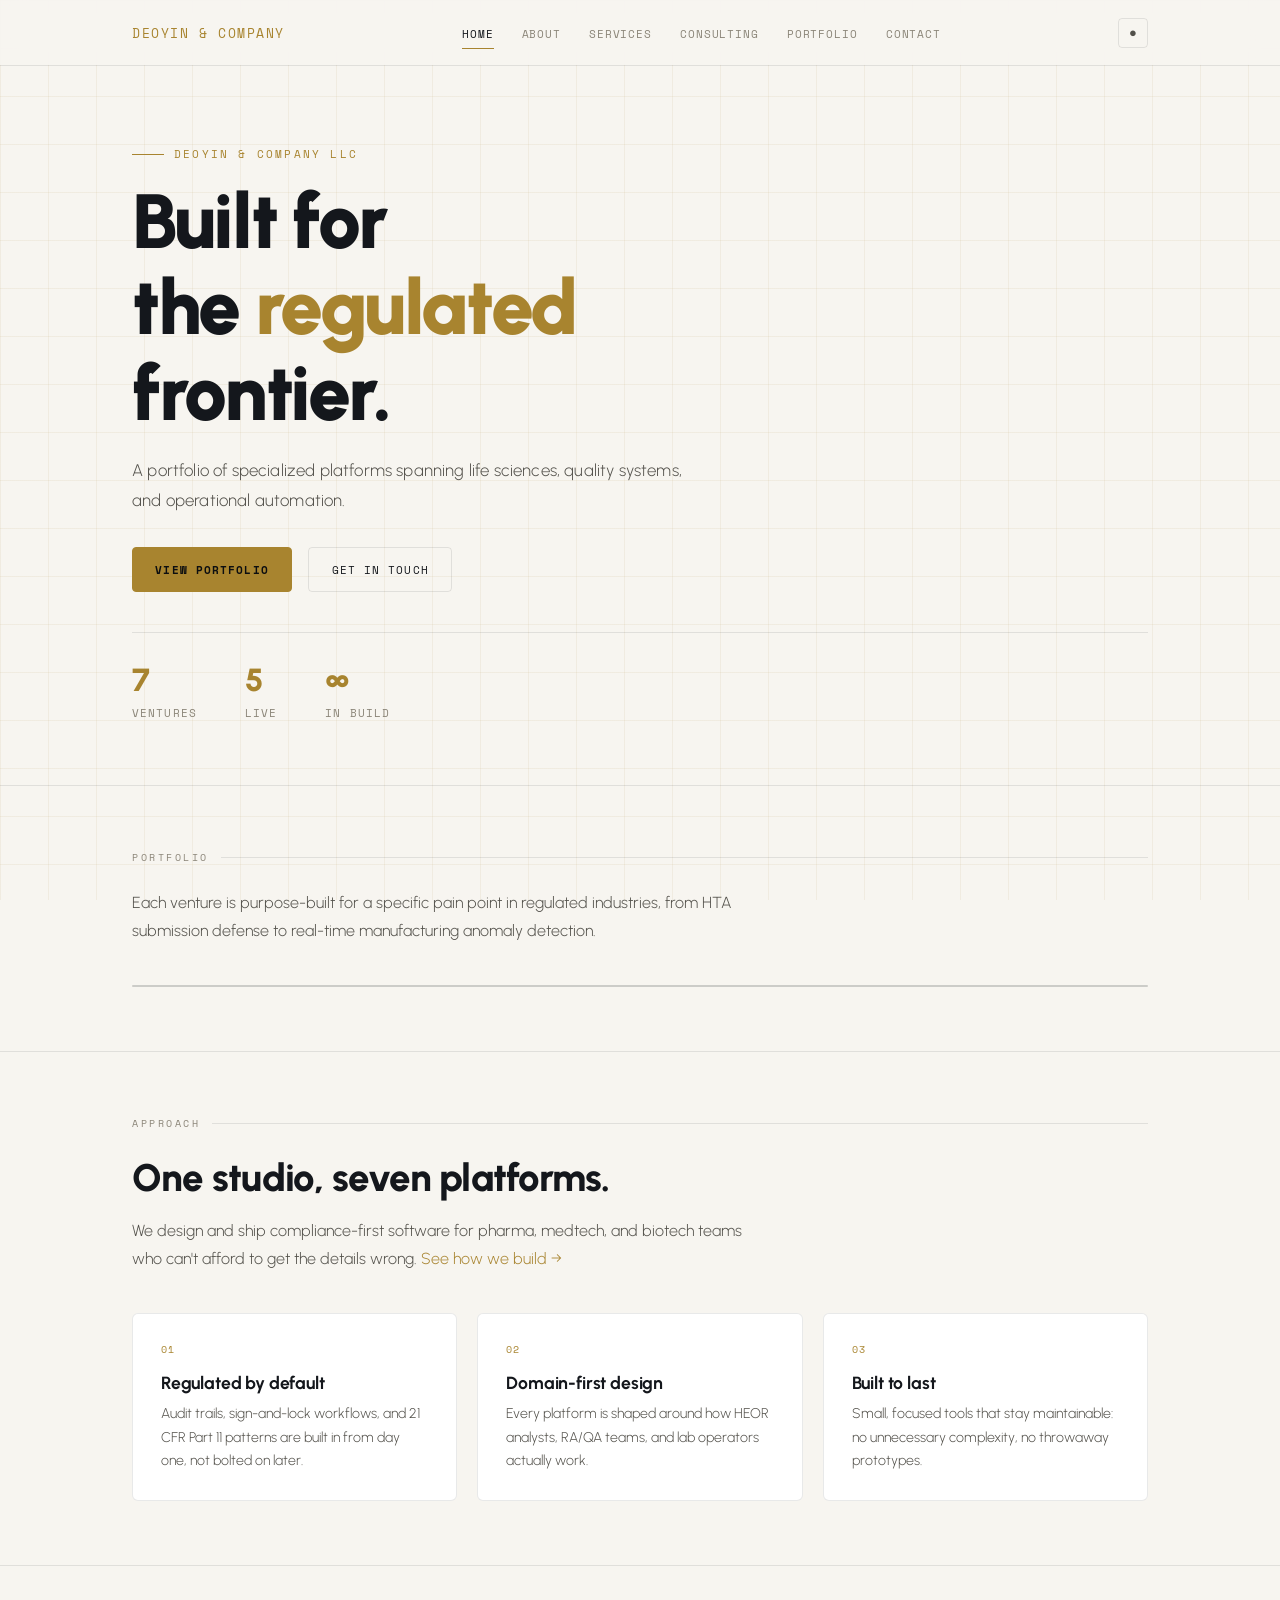
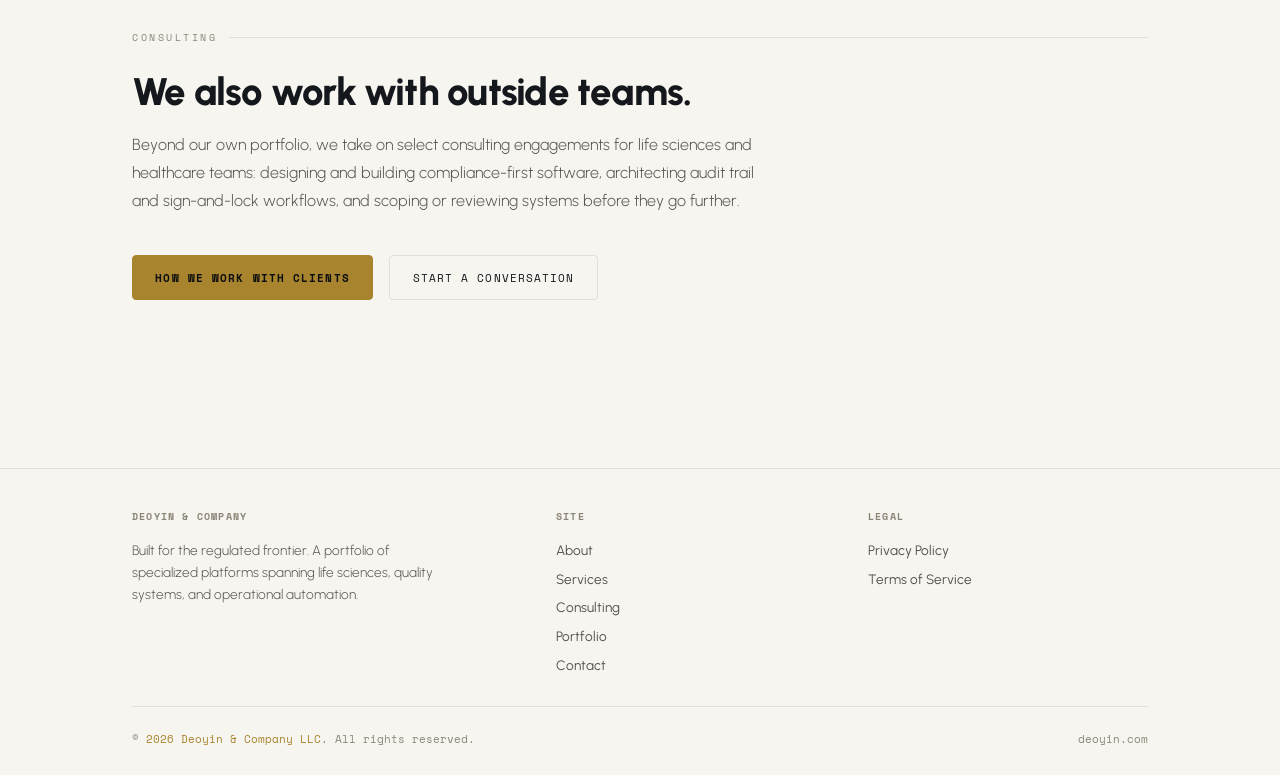
==== commit aa0b2ecb: "Remove Deoyin PAM from ventures Removed Deoyin PAM entry from ventures list and add Deoyin PX." ====
--- a/index.html
+++ b/index.html
@@ -134,11 +134,11 @@
 
 <script>
 const ventures = [
+  { sub: "px.deoyin.com", title: "DeoyinPX", desc: "Clinical analytics and reporting automation for PK/PD, CDISC, and HEOR/ICER work, taking pharma, biotech, and CRO teams from raw clinical and PK data to submission-ready NCA tables, ADaM/TLF packages, and cost-effectiveness models. Built on validated R pipelines, Pinnacle 21 checks, and AI-assisted reporting, it turns weeks of manual work into hours.", tags: ["PK/PD", "CDISC', "HEOR"], status: "live", url: "https://px.deoyin.com" },
   { sub: "heor.deoyin.com", title: "DeoHEOR", desc: "Graph-based health economic modelling platform with DAG-driven CEA/BIA workflows, integrated DSA/PSA/CEAC, Markov cohort support, and sign-and-lock audit trails for HTA submission defense.", tags: ["HEOR", "CEA", "HTA"], status: "live", url: "https://heor.deoyin.com"},
   { sub: "radar.deoyin.com", title: "DeoRadar", desc: "AI-powered regulatory intelligence platform monitoring FDA, EMA, EU MDR, MHRA, ICH, and 15+ global authorities with impact-scored alerts, change management workflows, and audit-ready compliance logs for regulated industries.", tags: ["Regulatory Intelligence", "RA/QA", "Compliance"], status: "live", url: "https://radar.deoyin.com"},
   { sub: "signal.deoyin.com", title: "DeoSignal", desc: "ML-powered post-market surveillance and signal detection platform built on end-to-end Python/R pipelines, targeting pharma and medical device companies.", tags: ["PMS", "Signal Detection", "ML"], status: "live", url: "https://signal.deoyin.com" },
   { sub: "lab.deoyin.com", "title": "DeoBench", "desc": "Compliance-first lab infrastructure SaaS: calibration tracking, 21 CFR Part 11 audit trails, and reagent burn-rate forecasting for CROs and biotech startups.", "tags": ["Lab Operations", "Forecasting", "Compliance"], "status": "live", "url": "https://lab.deoyin.com" },
-  { sub: "pam.deoyin.com", title: "Deoyin PAM", desc: "Real-time manufacturing process anomaly detection dashboard built on industry-grade statistical and ML models, designed for production-ready signal monitoring in regulated biotech environments.", tags: ["mRNA", "Anomaly Detection", "Biotech"], status: "live", url: "https://pam.deoyin.com" },
   { sub: "pharmaspendai.deoyin.com", title: "PharmaSpend AI", desc: "Enterprise pharmacy optimization platform that continuously analyzes inventory, purchasing, utilization, and supplier data to recommend actions that reduce waste, lower costs, and improve operational resilience.", tags: ["HOSPITAL PHARMACY", "OPTIMIZATION", "AI"], status: "soon", url: "https://pharmaspendai.deoyin.com" },
   { sub: "neuropharma.deoyin.com", title: "NeuroPharma", desc: "A pharmacology and neuroscience publication covering the latest field developments, drug research, and expert advisory perspectives from a clinical and quantitative lens.", tags: ["Blog", "Pharmacology", "Neuroscience"], status: "soon", url: "https://neuropharma.deoyin.com" }
 ];
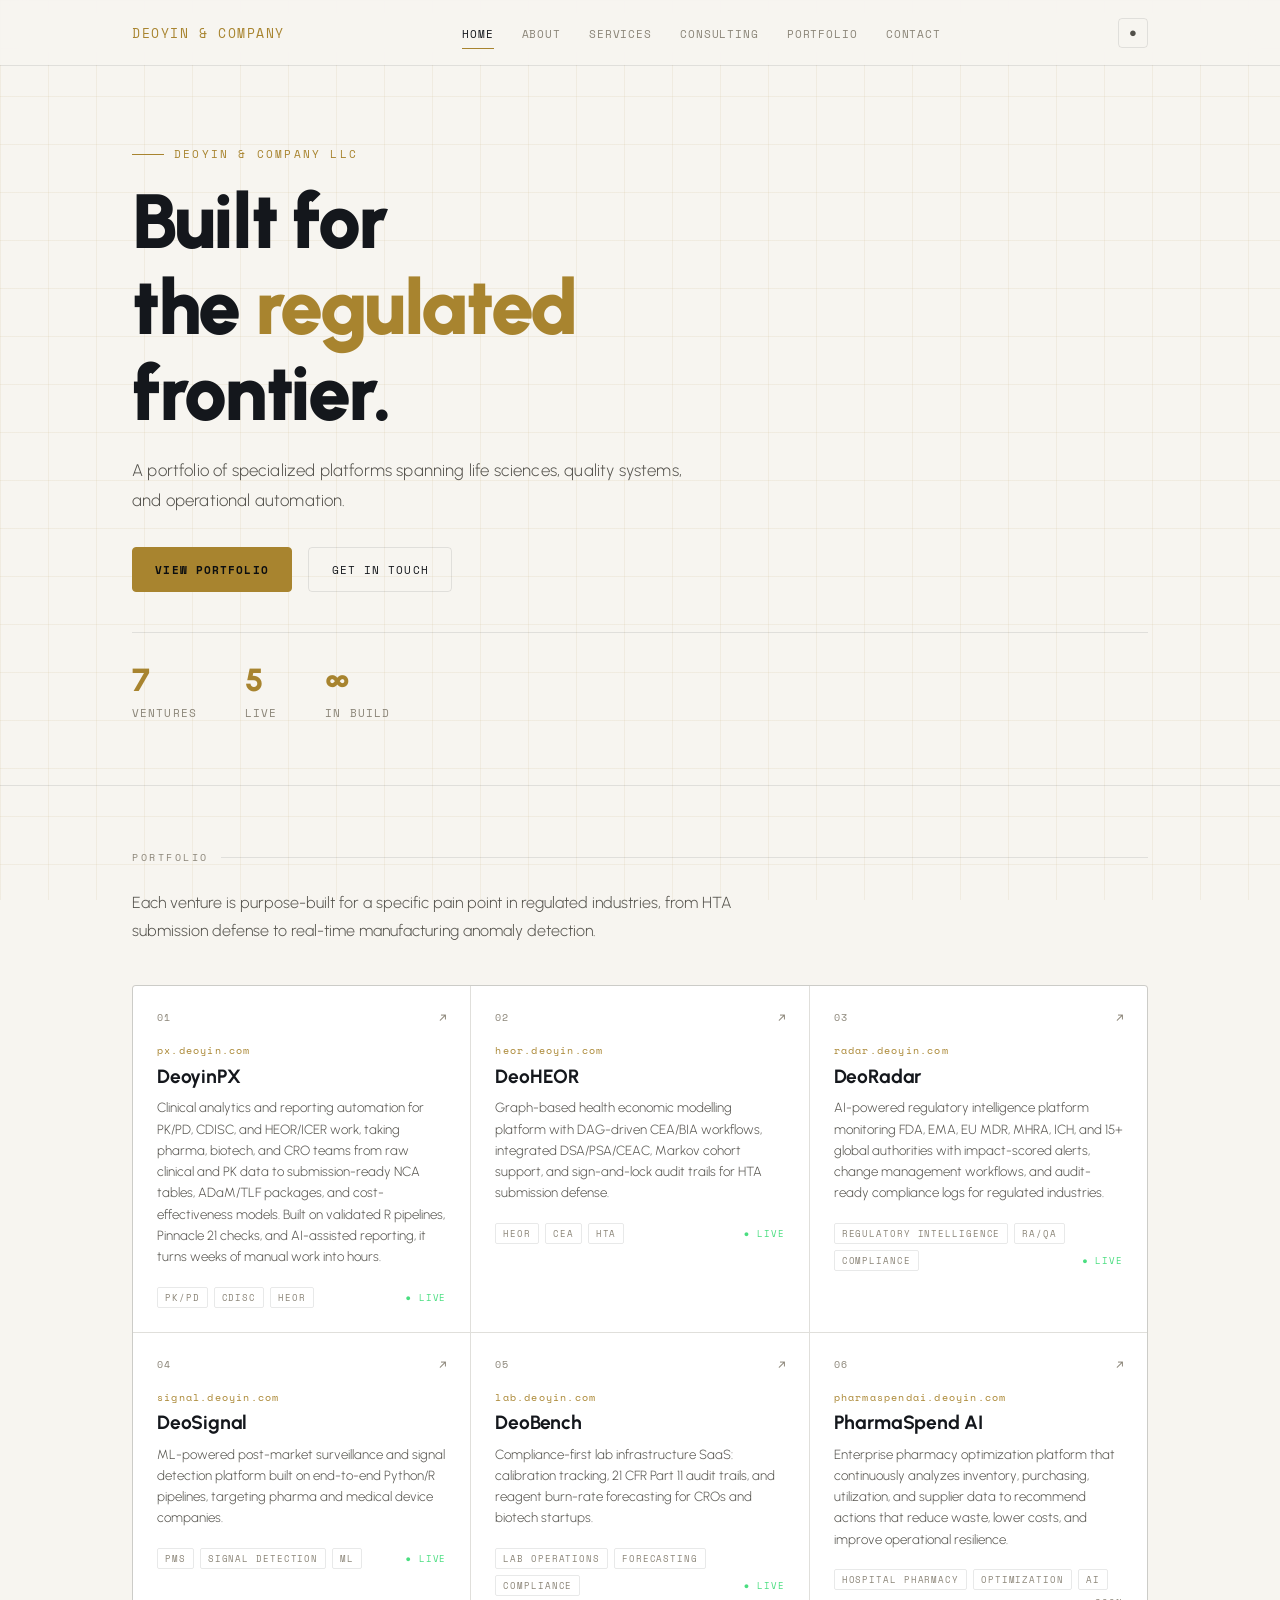
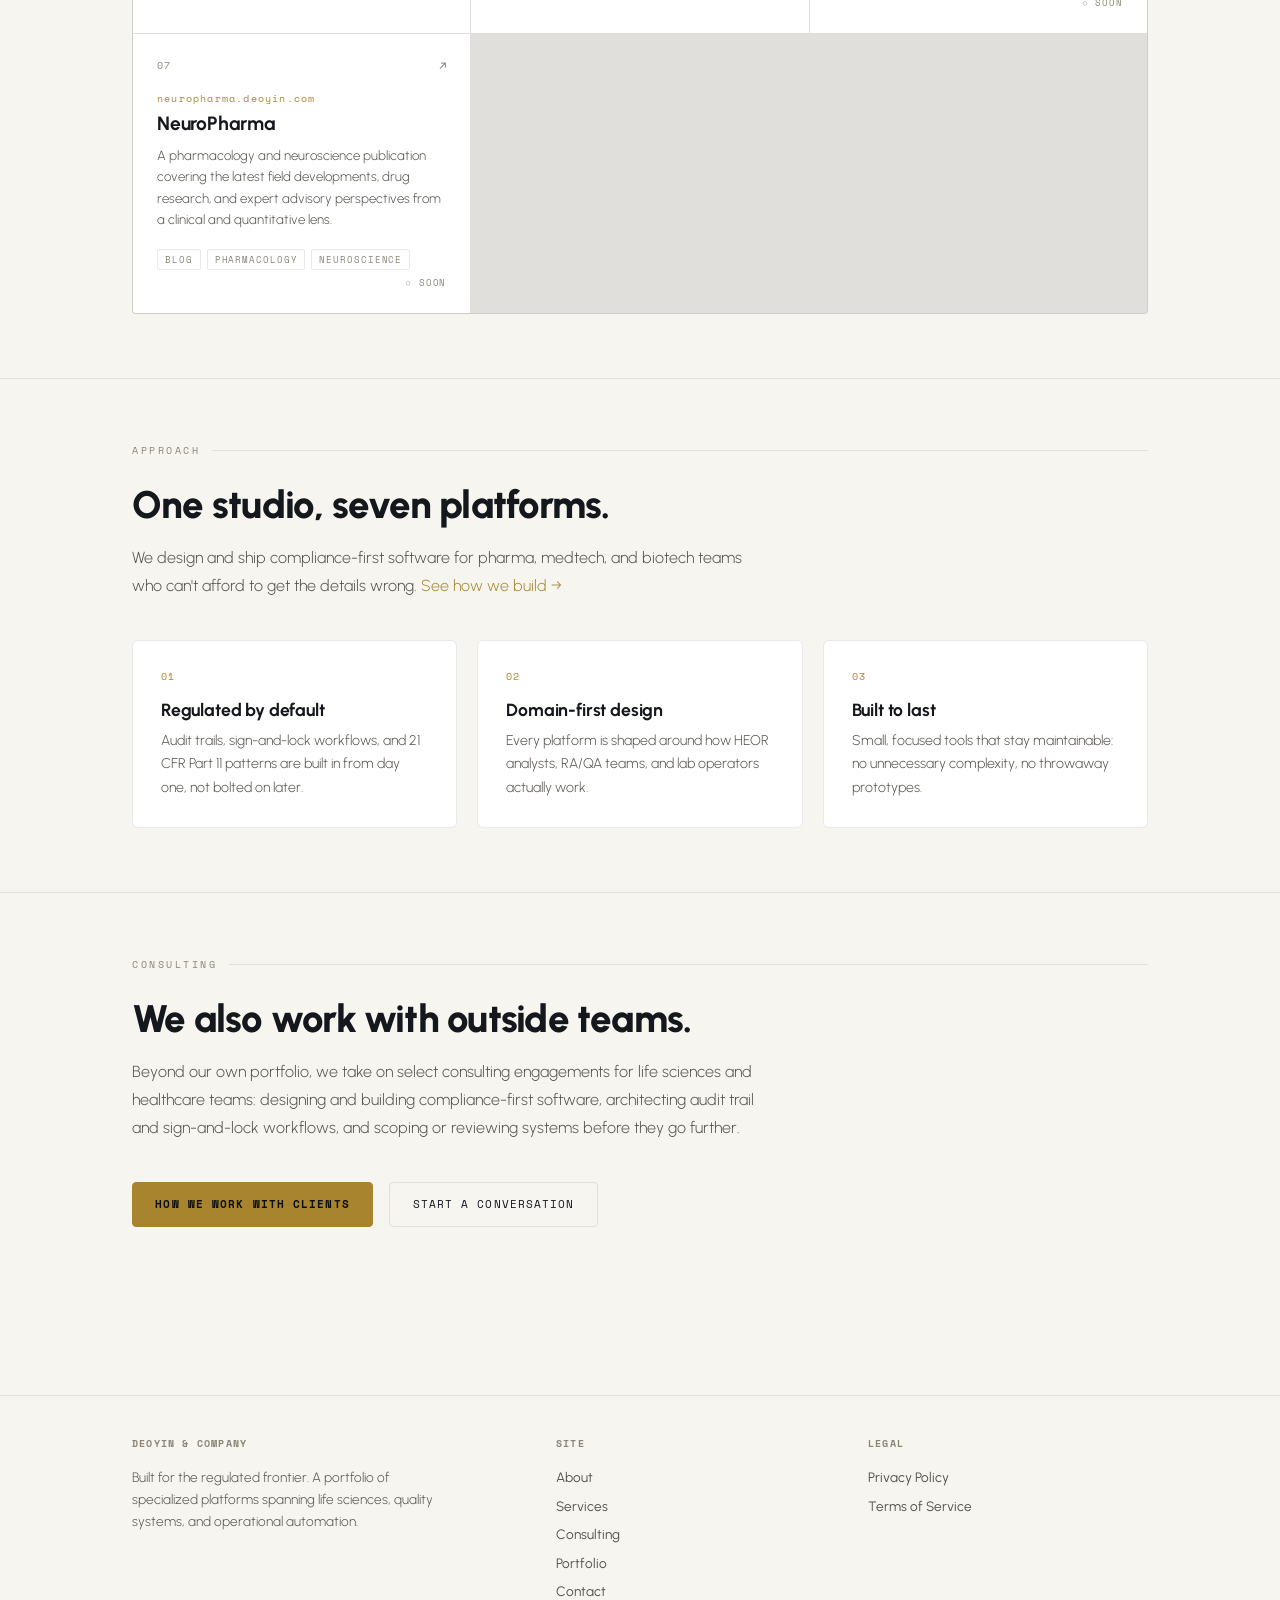
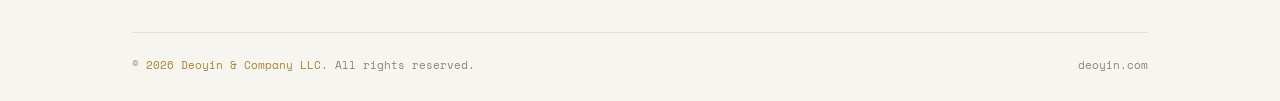
==== commit 2dbafdcb: "Fix formatting issues in index.html ventures array" ====
--- a/index.html
+++ b/index.html
@@ -134,7 +134,7 @@
 
 <script>
 const ventures = [
-  { sub: "px.deoyin.com", title: "DeoyinPX", desc: "Clinical analytics and reporting automation for PK/PD, CDISC, and HEOR/ICER work, taking pharma, biotech, and CRO teams from raw clinical and PK data to submission-ready NCA tables, ADaM/TLF packages, and cost-effectiveness models. Built on validated R pipelines, Pinnacle 21 checks, and AI-assisted reporting, it turns weeks of manual work into hours.", tags: ["PK/PD", "CDISC', "HEOR"], status: "live", url: "https://px.deoyin.com" },
+  { sub: "px.deoyin.com", title: "DeoyinPX", desc: "Clinical analytics and reporting automation for PK/PD, CDISC, and HEOR/ICER work, taking pharma, biotech, and CRO teams from raw clinical and PK data to submission-ready NCA tables, ADaM/TLF packages, and cost-effectiveness models. Built on validated R pipelines, Pinnacle 21 checks, and AI-assisted reporting, it turns weeks of manual work into hours.", tags: ["PK/PD", "CDISC", "HEOR"], status: "live", url: "https://px.deoyin.com" },
   { sub: "heor.deoyin.com", title: "DeoHEOR", desc: "Graph-based health economic modelling platform with DAG-driven CEA/BIA workflows, integrated DSA/PSA/CEAC, Markov cohort support, and sign-and-lock audit trails for HTA submission defense.", tags: ["HEOR", "CEA", "HTA"], status: "live", url: "https://heor.deoyin.com"},
   { sub: "radar.deoyin.com", title: "DeoRadar", desc: "AI-powered regulatory intelligence platform monitoring FDA, EMA, EU MDR, MHRA, ICH, and 15+ global authorities with impact-scored alerts, change management workflows, and audit-ready compliance logs for regulated industries.", tags: ["Regulatory Intelligence", "RA/QA", "Compliance"], status: "live", url: "https://radar.deoyin.com"},
   { sub: "signal.deoyin.com", title: "DeoSignal", desc: "ML-powered post-market surveillance and signal detection platform built on end-to-end Python/R pipelines, targeting pharma and medical device companies.", tags: ["PMS", "Signal Detection", "ML"], status: "live", url: "https://signal.deoyin.com" },
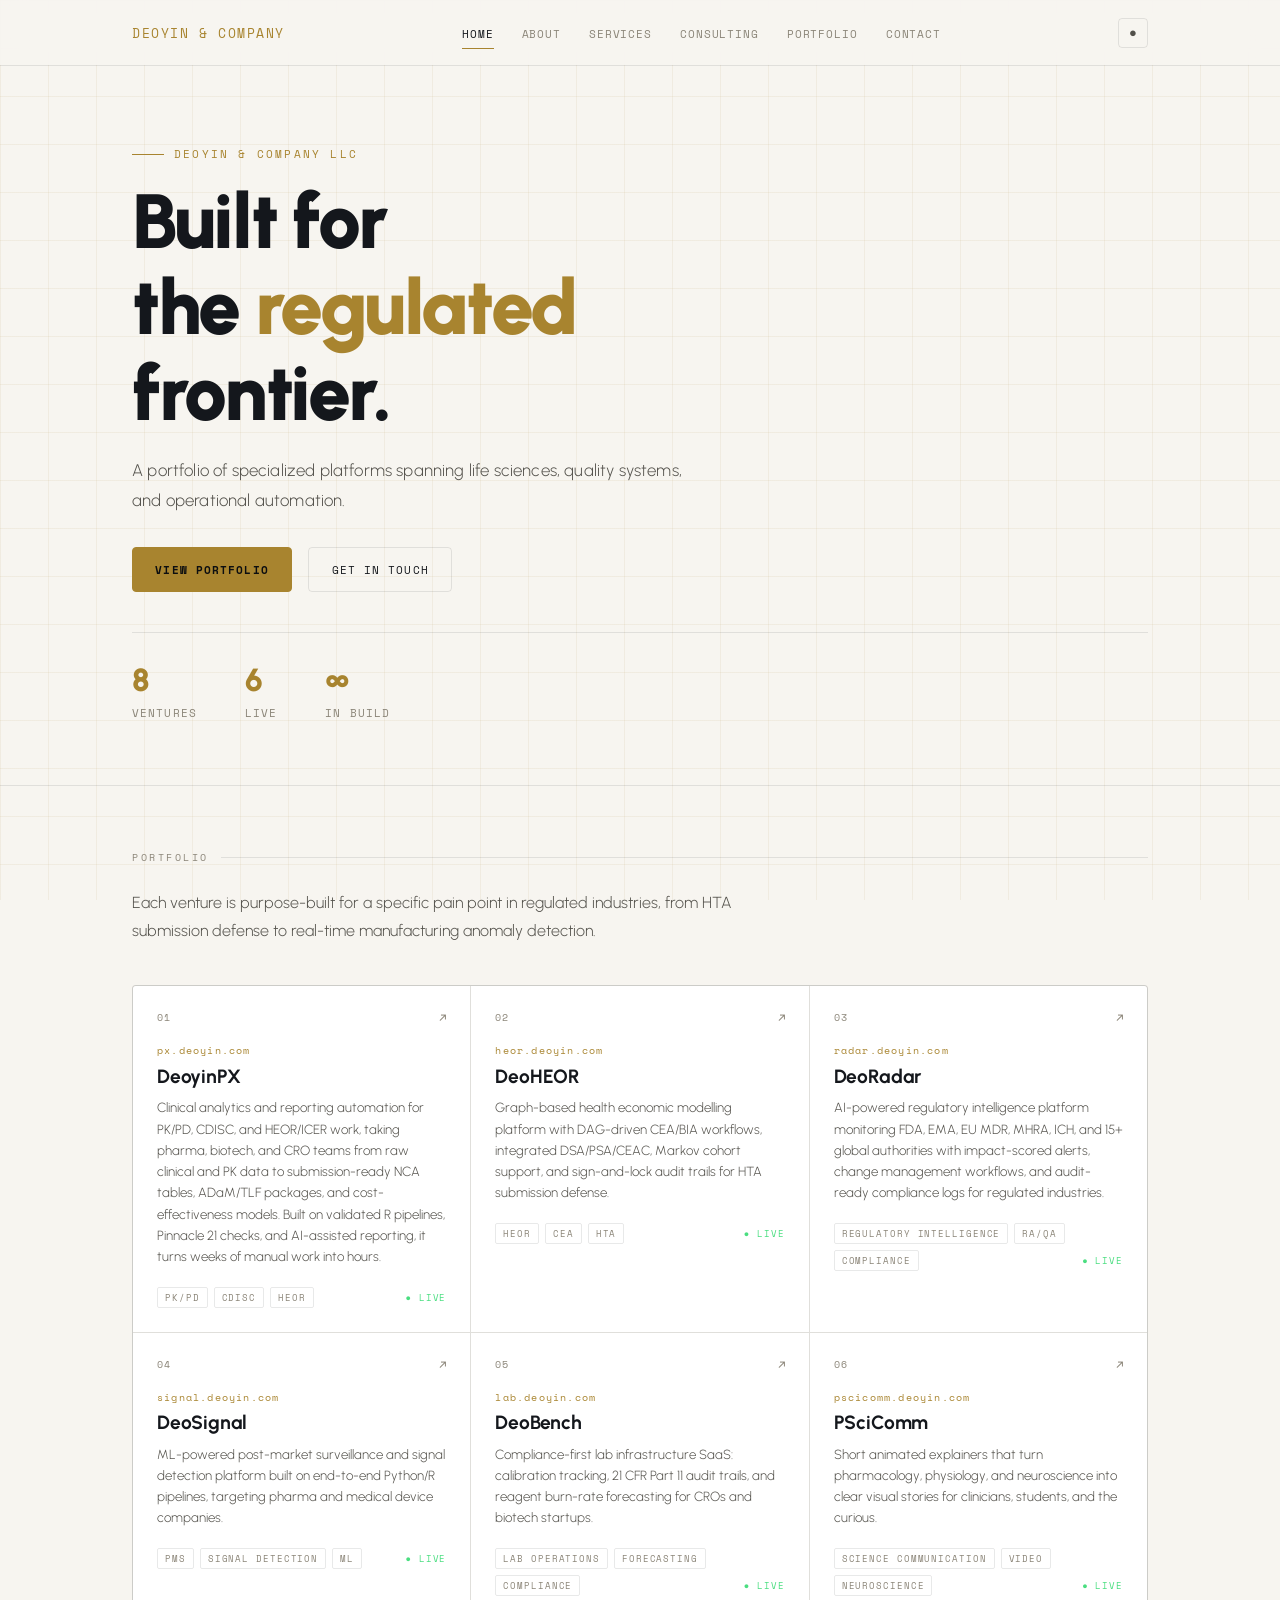
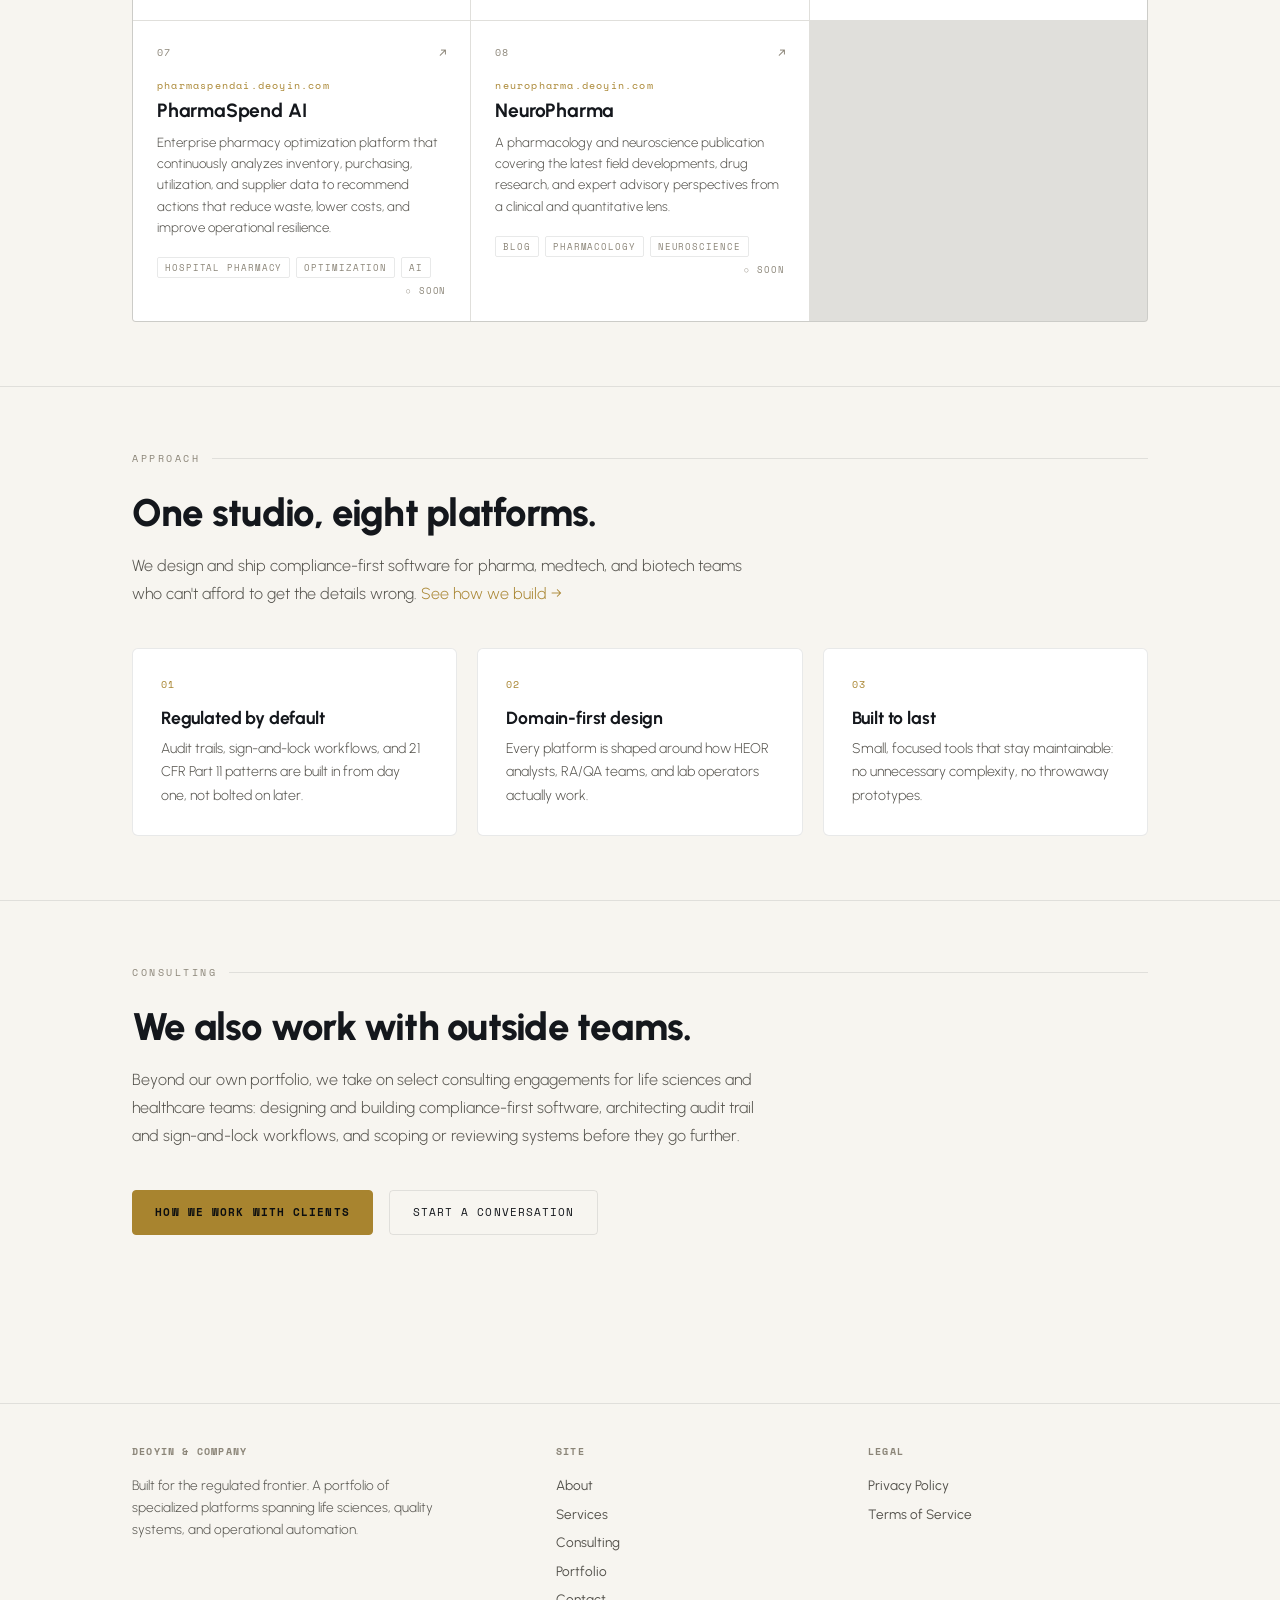
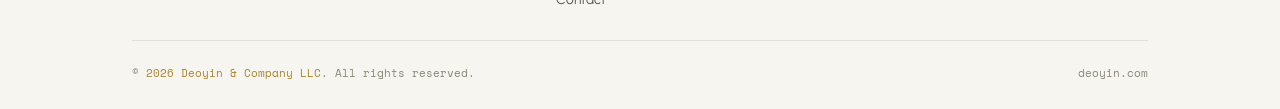
==== commit 47244b66: "Add PSciComm card linking to pscicomm.deoyin.com Update hero stats to 8 ventures / 6 live and the ap" ====
--- a/index.html
+++ b/index.html
@@ -48,8 +48,8 @@
       <a href="contact.html" class="btn btn-ghost">Get in Touch</a>
     </div>
     <div class="hero-stat-row">
-      <div class="stat-item"><span class="stat-num">7</span><span class="stat-label">Ventures</span></div>
-      <div class="stat-item"><span class="stat-num">5</span><span class="stat-label">Live</span></div>
+      <div class="stat-item"><span class="stat-num">8</span><span class="stat-label">Ventures</span></div>
+      <div class="stat-item"><span class="stat-num">6</span><span class="stat-label">Live</span></div>
       <div class="stat-item"><span class="stat-num">&#8734;</span><span class="stat-label">In Build</span></div>
     </div>
   </div>
@@ -66,7 +66,7 @@
 <section class="page-section reveal">
   <div class="wrap">
     <div class="section-label">Approach</div>
-    <h2 class="section-heading">One studio, seven platforms.</h2>
+    <h2 class="section-heading">One studio, eight platforms.</h2>
     <p class="section-intro">We design and ship compliance-first software for pharma, medtech, and biotech teams who can't afford to get the details wrong. <a href="services.html" style="color: var(--gold); text-decoration: none;">See how we build &rarr;</a></p>
     <div class="content-grid">
       <div class="content-card">
@@ -139,6 +139,7 @@
   { sub: "radar.deoyin.com", title: "DeoRadar", desc: "AI-powered regulatory intelligence platform monitoring FDA, EMA, EU MDR, MHRA, ICH, and 15+ global authorities with impact-scored alerts, change management workflows, and audit-ready compliance logs for regulated industries.", tags: ["Regulatory Intelligence", "RA/QA", "Compliance"], status: "live", url: "https://radar.deoyin.com"},
   { sub: "signal.deoyin.com", title: "DeoSignal", desc: "ML-powered post-market surveillance and signal detection platform built on end-to-end Python/R pipelines, targeting pharma and medical device companies.", tags: ["PMS", "Signal Detection", "ML"], status: "live", url: "https://signal.deoyin.com" },
   { sub: "lab.deoyin.com", "title": "DeoBench", "desc": "Compliance-first lab infrastructure SaaS: calibration tracking, 21 CFR Part 11 audit trails, and reagent burn-rate forecasting for CROs and biotech startups.", "tags": ["Lab Operations", "Forecasting", "Compliance"], "status": "live", "url": "https://lab.deoyin.com" },
+  { sub: "pscicomm.deoyin.com", title: "PSciComm", desc: "Short animated explainers that turn pharmacology, physiology, and neuroscience into clear visual stories for clinicians, students, and the curious.", tags: ["Science Communication", "Video", "Neuroscience"], status: "live", url: "https://pscicomm.deoyin.com" },
   { sub: "pharmaspendai.deoyin.com", title: "PharmaSpend AI", desc: "Enterprise pharmacy optimization platform that continuously analyzes inventory, purchasing, utilization, and supplier data to recommend actions that reduce waste, lower costs, and improve operational resilience.", tags: ["HOSPITAL PHARMACY", "OPTIMIZATION", "AI"], status: "soon", url: "https://pharmaspendai.deoyin.com" },
   { sub: "neuropharma.deoyin.com", title: "NeuroPharma", desc: "A pharmacology and neuroscience publication covering the latest field developments, drug research, and expert advisory perspectives from a clinical and quantitative lens.", tags: ["Blog", "Pharmacology", "Neuroscience"], status: "soon", url: "https://neuropharma.deoyin.com" }
 ];
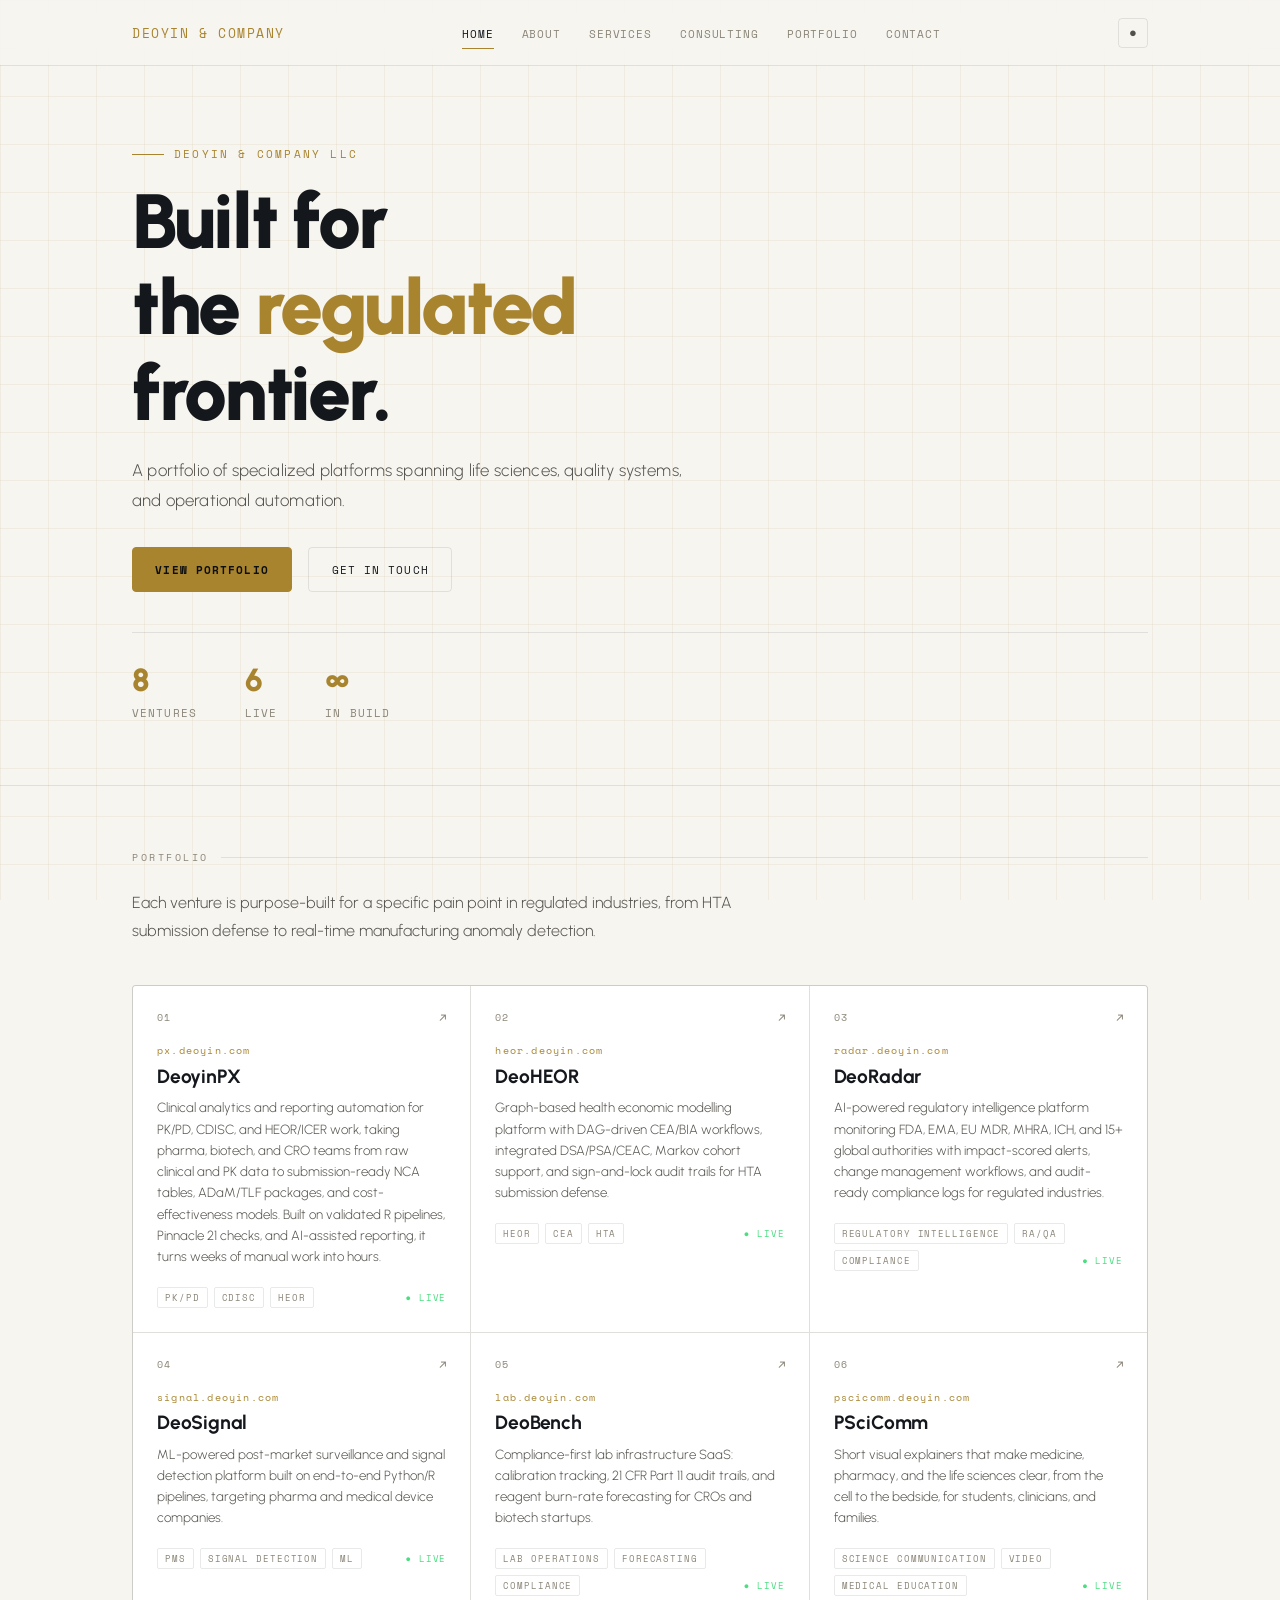
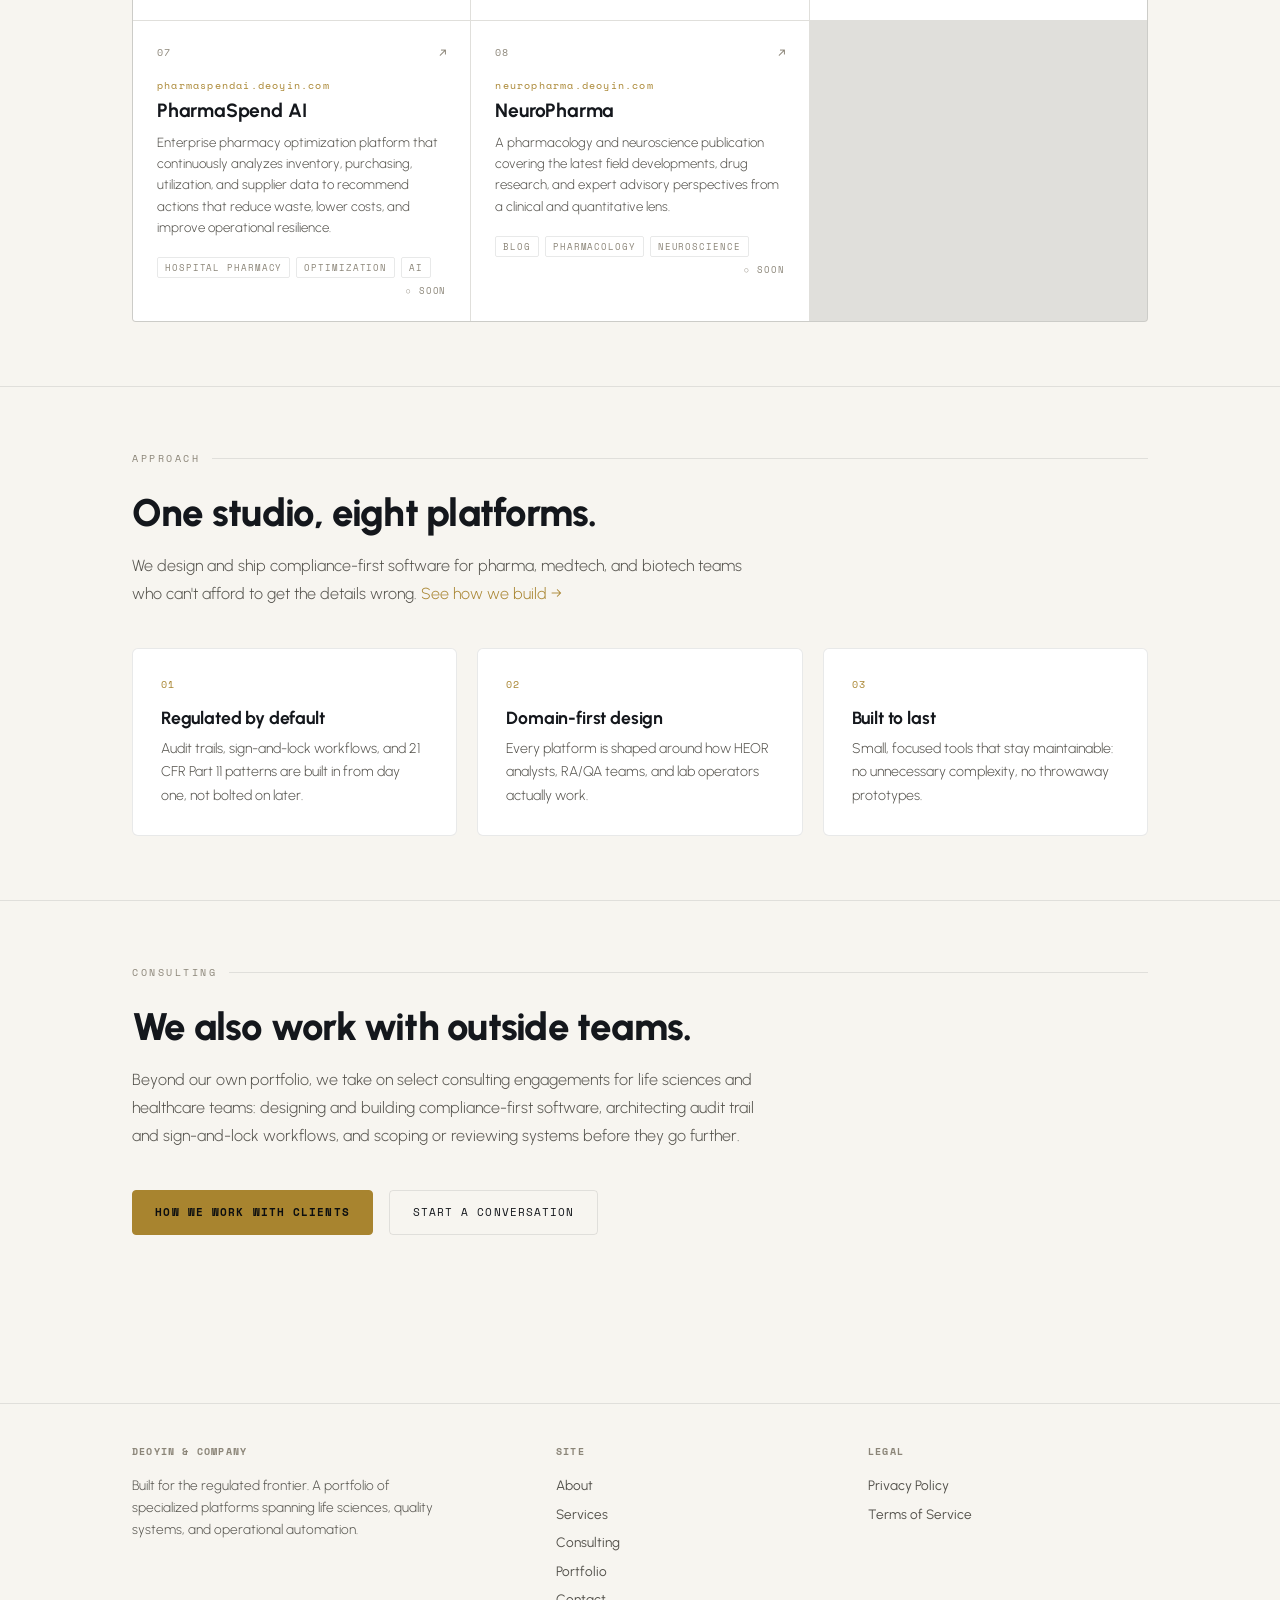
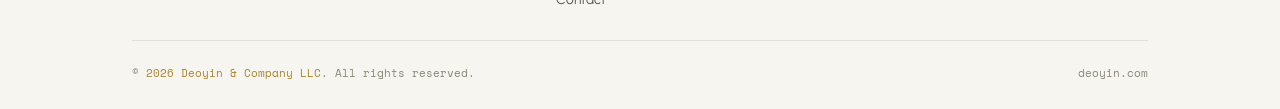
==== commit 062e5b09: "Broaden PSciComm card description and tags Co-Authored-By: Claude Opus 5.5 <noreply@anthropic.com>" ====
--- a/index.html
+++ b/index.html
@@ -139,7 +139,7 @@
   { sub: "radar.deoyin.com", title: "DeoRadar", desc: "AI-powered regulatory intelligence platform monitoring FDA, EMA, EU MDR, MHRA, ICH, and 15+ global authorities with impact-scored alerts, change management workflows, and audit-ready compliance logs for regulated industries.", tags: ["Regulatory Intelligence", "RA/QA", "Compliance"], status: "live", url: "https://radar.deoyin.com"},
   { sub: "signal.deoyin.com", title: "DeoSignal", desc: "ML-powered post-market surveillance and signal detection platform built on end-to-end Python/R pipelines, targeting pharma and medical device companies.", tags: ["PMS", "Signal Detection", "ML"], status: "live", url: "https://signal.deoyin.com" },
   { sub: "lab.deoyin.com", "title": "DeoBench", "desc": "Compliance-first lab infrastructure SaaS: calibration tracking, 21 CFR Part 11 audit trails, and reagent burn-rate forecasting for CROs and biotech startups.", "tags": ["Lab Operations", "Forecasting", "Compliance"], "status": "live", "url": "https://lab.deoyin.com" },
-  { sub: "pscicomm.deoyin.com", title: "PSciComm", desc: "Short animated explainers that turn pharmacology, physiology, and neuroscience into clear visual stories for clinicians, students, and the curious.", tags: ["Science Communication", "Video", "Neuroscience"], status: "live", url: "https://pscicomm.deoyin.com" },
+  { sub: "pscicomm.deoyin.com", title: "PSciComm", desc: "Short visual explainers that make medicine, pharmacy, and the life sciences clear, from the cell to the bedside, for students, clinicians, and families.", tags: ["Science Communication", "Video", "Medical Education"], status: "live", url: "https://pscicomm.deoyin.com" },
   { sub: "pharmaspendai.deoyin.com", title: "PharmaSpend AI", desc: "Enterprise pharmacy optimization platform that continuously analyzes inventory, purchasing, utilization, and supplier data to recommend actions that reduce waste, lower costs, and improve operational resilience.", tags: ["HOSPITAL PHARMACY", "OPTIMIZATION", "AI"], status: "soon", url: "https://pharmaspendai.deoyin.com" },
   { sub: "neuropharma.deoyin.com", title: "NeuroPharma", desc: "A pharmacology and neuroscience publication covering the latest field developments, drug research, and expert advisory perspectives from a clinical and quantitative lens.", tags: ["Blog", "Pharmacology", "Neuroscience"], status: "soon", url: "https://neuropharma.deoyin.com" }
 ];
